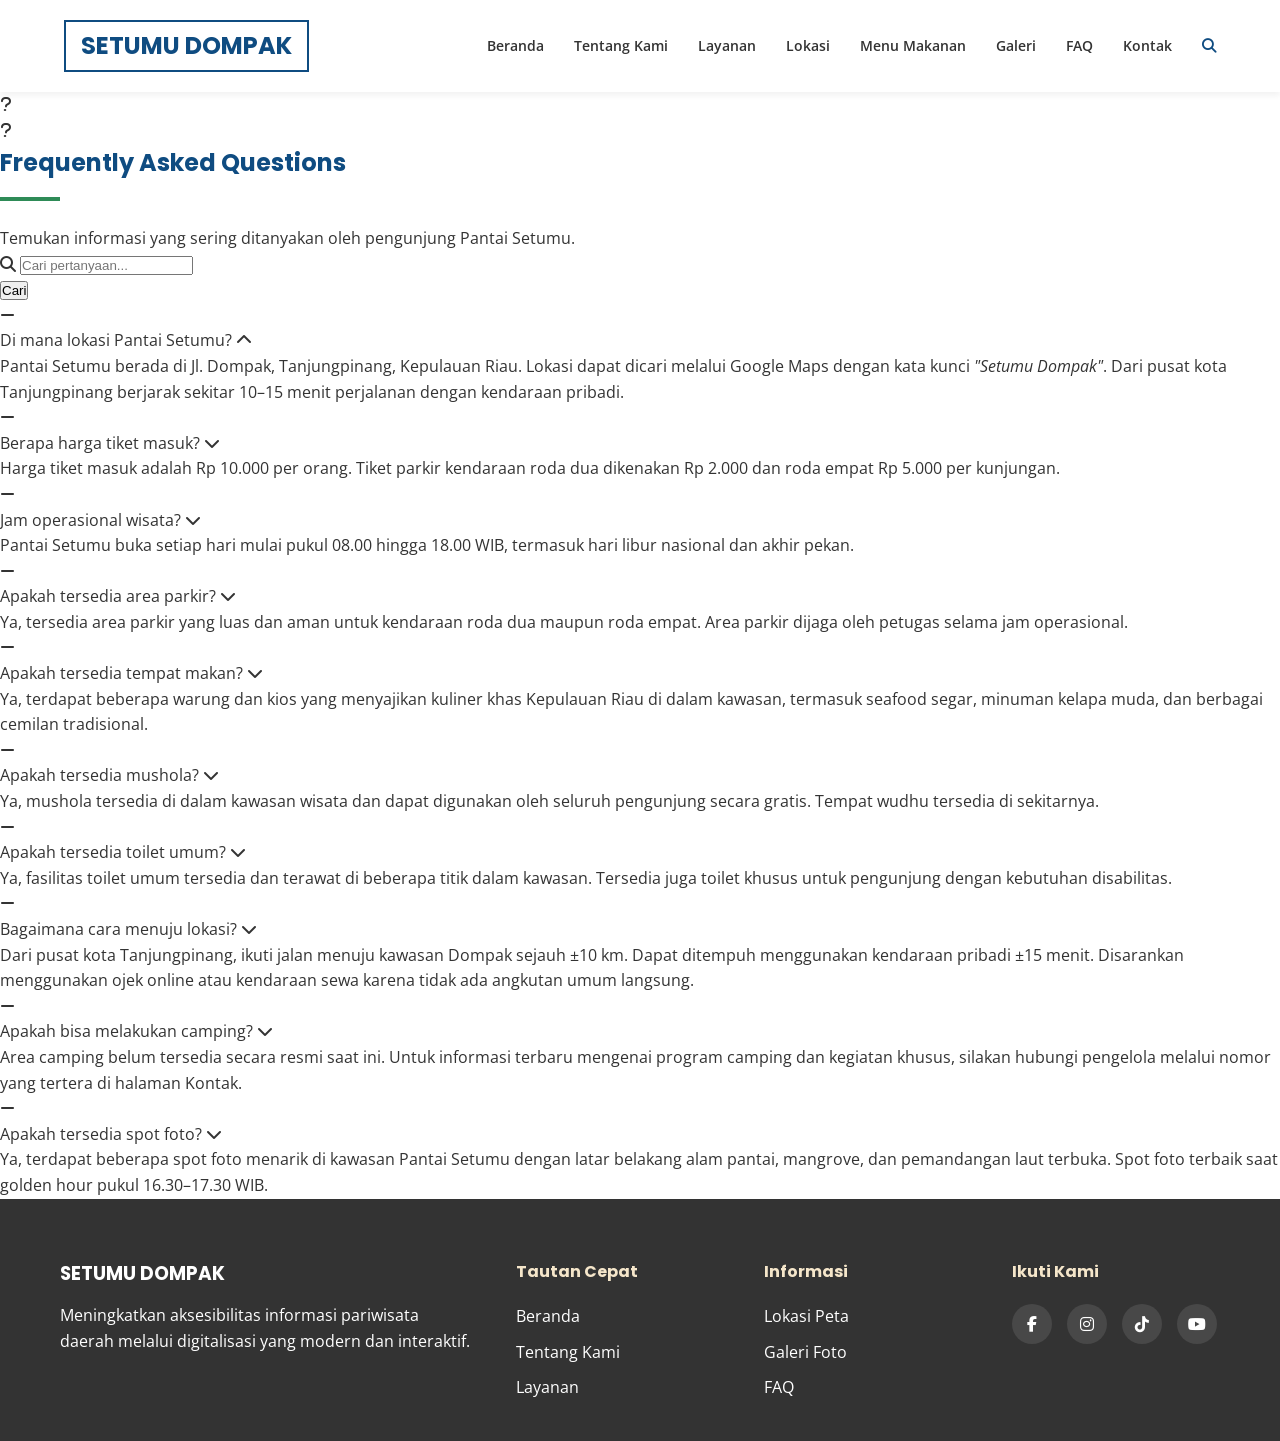
==== faq.html @ 7decc9ff "add halaman faq" ====
<!DOCTYPE html>
<html lang="id">
<head>
    <meta charset="UTF-8">
    <meta name="viewport" content="width=device-width, initial-scale=1.0">
    <title>FAQ — Wisata Setumu Dompak</title>
    <link rel="stylesheet" href="css/style.css">
    <link rel="stylesheet" href="https://cdnjs.cloudflare.com/ajax/libs/font-awesome/6.4.0/css/all.min.css">
</head>
<body>

    <!-- NAVBAR -->
    <nav class="navbar">
        <div class="logo">SETUMU DOMPAK</div>
        <ul class="nav-links">
            <li><a href="index.html">Beranda</a></li>
            <li><a href="index.html#tentang">Tentang Kami</a></li>
            <li><a href="index.html#layanan">Layanan</a></li>
            <li><a href="index.html#lokasi">Lokasi</a></li>
            <li><a href="menu.html">Menu Makanan</a></li>
            <li><a href="galeri.html">Galeri</a></li>
            <li><a href="faq.html">FAQ</a></li>
            <li><a href="index.html#kontak">Kontak</a></li>
            <li><a href="#" class="search-icon"><i class="fas fa-search"></i></a></li>
        </ul>
    </nav>

    <!-- FAQ HERO -->
    <div class="faq-hero">
        <div class="faq-hero-illustration">
            <div class="bubble-dots">
                <span></span><span></span><span></span>
            </div>
            <div class="bubble-main">
                <i class="fas fa-question"></i>
            </div>
            <div class="bubble-small">
                <i class="fas fa-question"></i>
            </div>
        </div>
        <div class="faq-hero-text">
            <h2>Frequently Asked Questions</h2>
            <div class="divider"></div>
            <p>Temukan informasi yang sering ditanyakan oleh pengunjung Pantai Setumu.</p>
        </div>
    </div>

    <!-- SEARCH -->
    <div class="faq-search-section">
        <div class="faq-search-row">
            <div class="faq-search-wrap">
                <i class="fas fa-search"></i>
                <input type="text" class="faq-search" id="faqSearch" placeholder="Cari pertanyaan..." autocomplete="off">
            </div>
            <button class="faq-search-btn">Cari</button>
        </div>
    </div>

    <!-- ACCORDION -->
    <div class="faq-list" id="faqList">

        <div class="accordion-item open" data-question="Di mana lokasi Pantai Setumu?">
            <div class="accordion-header">
                <div class="accordion-icon-left"><i class="fas fa-minus"></i></div>
                <span class="accordion-question-text">Di mana lokasi Pantai Setumu?</span>
                <i class="fas fa-chevron-up accordion-chevron"></i>
            </div>
            <div class="accordion-answer">
                Pantai Setumu berada di Jl. Dompak, Tanjungpinang, Kepulauan Riau.
                Lokasi dapat dicari melalui Google Maps dengan kata kunci <em>"Setumu Dompak"</em>.
                Dari pusat kota Tanjungpinang berjarak sekitar 10–15 menit perjalanan dengan kendaraan pribadi.
            </div>
        </div>

        <div class="accordion-item" data-question="Berapa harga tiket masuk?">
            <div class="accordion-header">
                <div class="accordion-icon-left"><i class="fas fa-minus"></i></div>
                <span class="accordion-question-text">Berapa harga tiket masuk?</span>
                <i class="fas fa-chevron-down accordion-chevron"></i>
            </div>
            <div class="accordion-answer">
                Harga tiket masuk adalah Rp 10.000 per orang. Tiket parkir kendaraan
                roda dua dikenakan Rp 2.000 dan roda empat Rp 5.000 per kunjungan.
            </div>
        </div>

        <div class="accordion-item" data-question="Jam operasional wisata?">
            <div class="accordion-header">
                <div class="accordion-icon-left"><i class="fas fa-minus"></i></div>
                <span class="accordion-question-text">Jam operasional wisata?</span>
                <i class="fas fa-chevron-down accordion-chevron"></i>
            </div>
            <div class="accordion-answer">
                Pantai Setumu buka setiap hari mulai pukul 08.00 hingga 18.00 WIB,
                termasuk hari libur nasional dan akhir pekan.
            </div>
        </div>

        <div class="accordion-item" data-question="Apakah tersedia area parkir?">
            <div class="accordion-header">
                <div class="accordion-icon-left"><i class="fas fa-minus"></i></div>
                <span class="accordion-question-text">Apakah tersedia area parkir?</span>
                <i class="fas fa-chevron-down accordion-chevron"></i>
            </div>
            <div class="accordion-answer">
                Ya, tersedia area parkir yang luas dan aman untuk kendaraan roda dua
                maupun roda empat. Area parkir dijaga oleh petugas selama jam operasional.
            </div>
        </div>

        <div class="accordion-item" data-question="Apakah tersedia tempat makan?">
            <div class="accordion-header">
                <div class="accordion-icon-left"><i class="fas fa-minus"></i></div>
                <span class="accordion-question-text">Apakah tersedia tempat makan?</span>
                <i class="fas fa-chevron-down accordion-chevron"></i>
            </div>
            <div class="accordion-answer">
                Ya, terdapat beberapa warung dan kios yang menyajikan kuliner khas
                Kepulauan Riau di dalam kawasan, termasuk seafood segar, minuman kelapa muda,
                dan berbagai cemilan tradisional.
            </div>
        </div>

        <div class="accordion-item" data-question="Apakah tersedia mushola?">
            <div class="accordion-header">
                <div class="accordion-icon-left"><i class="fas fa-minus"></i></div>
                <span class="accordion-question-text">Apakah tersedia mushola?</span>
                <i class="fas fa-chevron-down accordion-chevron"></i>
            </div>
            <div class="accordion-answer">
                Ya, mushola tersedia di dalam kawasan wisata dan dapat digunakan
                oleh seluruh pengunjung secara gratis. Tempat wudhu tersedia di sekitarnya.
            </div>
        </div>

        <div class="accordion-item" data-question="Apakah tersedia toilet umum?">
            <div class="accordion-header">
                <div class="accordion-icon-left"><i class="fas fa-minus"></i></div>
                <span class="accordion-question-text">Apakah tersedia toilet umum?</span>
                <i class="fas fa-chevron-down accordion-chevron"></i>
            </div>
            <div class="accordion-answer">
                Ya, fasilitas toilet umum tersedia dan terawat di beberapa titik dalam kawasan.
                Tersedia juga toilet khusus untuk pengunjung dengan kebutuhan disabilitas.
            </div>
        </div>

        <div class="accordion-item" data-question="Bagaimana cara menuju lokasi?">
            <div class="accordion-header">
                <div class="accordion-icon-left"><i class="fas fa-minus"></i></div>
                <span class="accordion-question-text">Bagaimana cara menuju lokasi?</span>
                <i class="fas fa-chevron-down accordion-chevron"></i>
            </div>
            <div class="accordion-answer">
                Dari pusat kota Tanjungpinang, ikuti jalan menuju kawasan Dompak sejauh ±10 km.
                Dapat ditempuh menggunakan kendaraan pribadi ±15 menit. Disarankan menggunakan
                ojek online atau kendaraan sewa karena tidak ada angkutan umum langsung.
            </div>
        </div>

        <div class="accordion-item" data-question="Apakah bisa melakukan camping?">
            <div class="accordion-header">
                <div class="accordion-icon-left"><i class="fas fa-minus"></i></div>
                <span class="accordion-question-text">Apakah bisa melakukan camping?</span>
                <i class="fas fa-chevron-down accordion-chevron"></i>
            </div>
            <div class="accordion-answer">
                Area camping belum tersedia secara resmi saat ini. Untuk informasi terbaru
                mengenai program camping dan kegiatan khusus, silakan hubungi pengelola
                melalui nomor yang tertera di halaman Kontak.
            </div>
        </div>

        <div class="accordion-item" data-question="Apakah tersedia spot foto?">
            <div class="accordion-header">
                <div class="accordion-icon-left"><i class="fas fa-minus"></i></div>
                <span class="accordion-question-text">Apakah tersedia spot foto?</span>
                <i class="fas fa-chevron-down accordion-chevron"></i>
            </div>
            <div class="accordion-answer">
                Ya, terdapat beberapa spot foto menarik di kawasan Pantai Setumu dengan latar
                belakang alam pantai, mangrove, dan pemandangan laut terbuka.
                Spot foto terbaik saat golden hour pukul 16.30–17.30 WIB.
            </div>
        </div>

    </div>

    <!-- FOOTER -->
    <footer>
        <div class="container footer-grid">
            <div class="footer-brand">
                <h3>SETUMU DOMPAK</h3>
                <p>Meningkatkan aksesibilitas informasi pariwisata daerah melalui digitalisasi yang modern dan interaktif.</p>
            </div>
            <div class="footer-links">
                <h4>Tautan Cepat</h4>
                <ul>
                    <li><a href="index.html">Beranda</a></li>
                    <li><a href="index.html#tentang">Tentang Kami</a></li>
                    <li><a href="index.html#layanan">Layanan</a></li>
                </ul>
            </div>
            <div class="footer-links">
                <h4>Informasi</h4>
                <ul>
                    <li><a href="index.html#lokasi">Lokasi Peta</a></li>
                    <li><a href="galeri.html">Galeri Foto</a></li>
                    <li><a href="faq.html">FAQ</a></li>
                </ul>
            </div>
            <div class="footer-social">
                <h4>Ikuti Kami</h4>
                <div class="social-icons">
                    <a href="#"><i class="fab fa-facebook-f"></i></a>
                    <a href="#"><i class="fab fa-instagram"></i></a>
                    <a href="#"><i class="fab fa-tiktok"></i></a>
                    <a href="#"><i class="fab fa-youtube"></i></a>
                </div>
            </div>
        </div>
    </footer>

    <script src="js/navbar.js"></script>
    <script>
        // Accordion
        document.querySelectorAll('.accordion-header').forEach(header => {
            header.addEventListener('click', () => {
                const item = header.closest('.accordion-item');
                const isOpen = item.classList.contains('open');
                document.querySelectorAll('.accordion-item').forEach(i => {
                    i.classList.remove('open');
                    i.querySelector('.accordion-chevron').className = 'fas fa-chevron-down accordion-chevron';
                });
                if (!isOpen) {
                    item.classList.add('open');
                    item.querySelector('.accordion-chevron').className = 'fas fa-chevron-up accordion-chevron';
                }
            });
        });

        // Search
        const faqSearch = document.getElementById('faqSearch');
        function doSearch() {
            const q = faqSearch.value.toLowerCase().trim();
            document.querySelectorAll('.accordion-item').forEach(item => {
                const match = (item.dataset.question || '').toLowerCase().includes(q)
                           || item.querySelector('.accordion-answer').textContent.toLowerCase().includes(q);
                item.style.display = match ? 'block' : 'none';
            });
        }
        faqSearch.addEventListener('input', doSearch);
        document.querySelector('.faq-search-btn').addEventListener('click', doSearch);
    </script>
</body>
</html>
---- css/style.css ----
/* --- GLOBAL STYLES & CRAP PRINCIPLES --- */
@import url('https://fonts.googleapis.com/css2?family=Open+Sans:wght@400;600&family=Poppins:wght@600;700&display=swap');

:root {
    --biru-laut: #0F4C81;
    --hijau-mangrove: #2E8B57;
    --cream-pasir: #F5E6CA;
    --putih: #FFFFFF;
    --abu-gelap: #333333;
    --abu-terang: #F9F9F9;
    --shadow: 0 4px 6px rgba(0,0,0,0.05);
}

* {
    margin: 0;
    padding: 0;
    box-sizing: border-box;
    scroll-behavior: smooth; /* Untuk efek smooth scroll antar section */
}

body {
    font-family: 'Open Sans', sans-serif;
    color: var(--abu-gelap);
    background-color: var(--putih);
    line-height: 1.6;
}

h1, h2, h3, h4 {
    font-family: 'Poppins', sans-serif;
    color: var(--biru-laut);
}

a {
    text-decoration: none;
    color: inherit;
}

.container {
    max-width: 1200px;
    margin: 0 auto;
    padding: 80px 20px;
}

.bg-light {
    background-color: var(--abu-terang);
}

/* Garis pembatas untuk Proximity & Repetition */
.divider {
    height: 4px;
    width: 60px;
    background-color: var(--hijau-mangrove);
    margin: 15px 0 25px 0;
}

.divider-center {
    height: 4px;
    width: 60px;
    background-color: var(--hijau-mangrove);
    margin: 15px auto 40px auto;
}

.section-title {
    text-align: center;
    font-size: 2rem;
}

/* --- 1. NAVBAR --- */
.navbar {
    display: flex;
    justify-content: space-between;
    align-items: center;
    padding: 20px 5%;
    background-color: var(--putih);
    box-shadow: var(--shadow);
    position: sticky;
    top: 0;
    z-index: 1000;
}

.logo {
    font-family: 'Poppins', sans-serif;
    font-weight: 700;
    font-size: 1.5rem;
    color: var(--biru-laut);
    border: 2px solid var(--biru-laut);
    padding: 5px 15px;
}

.nav-links {
    display: flex;
    list-style: none;
    gap: 30px;
    align-items: center;
}

.nav-links a {
    font-weight: 600;
    font-size: 0.9rem;
    transition: color 0.3s;
}

.nav-links a:hover {
    color: var(--hijau-mangrove);
}

.search-icon {
    color: var(--biru-laut);
}

/* --- 2. HERO SECTION --- */
.hero {
    display: flex;
    align-items: center;
    justify-content: space-between;
    padding: 60px 5% 100px;
    background-color: var(--cream-pasir); /* Contrast background */
    min-height: 80vh;
}

.hero-text {
    flex: 1;
    padding-right: 50px;
}

.hero-text h1 {
    font-size: 3rem;
    margin-bottom: 20px;
    line-height: 1.2;
}

.hero-text p {
    font-size: 1.1rem;
    margin-bottom: 30px;
    color: var(--abu-gelap);
}

.hero-image-placeholder {
    flex: 1;
    height: 400px;
    background-color: #E0E0E0;
    border-radius: 10px;
    position: relative;
    /* Ini mewakili area abu-abu besar di wireframe */
}

/* --- BUTTONS --- */
.btn-primary {
    display: inline-block;
    background-color: var(--biru-laut);
    color: var(--putih);
    padding: 12px 30px;
    border-radius: 5px;
    font-weight: 600;
    transition: 0.3s;
}

.btn-primary:hover {
    background-color: var(--hijau-mangrove);
}

.btn-outline {
    display: inline-block;
    border: 2px solid var(--biru-laut);
    color: var(--biru-laut);
    padding: 8px 20px;
    border-radius: 5px;
    font-weight: 600;
    font-size: 0.9rem;
    transition: 0.3s;
}

.btn-outline:hover {
    background-color: var(--biru-laut);
    color: var(--putih);
}

.mt-4 { margin-top: 40px; }

/* --- 3. HIGHLIGHTS CARDS --- */
.highlights {
    display: grid;
    grid-template-columns: repeat(3, 1fr);
    gap: 30px;
    margin-top: -60px; /* Overlapping hero like wireframe logic */
    position: relative;
    z-index: 10;
}

.card-highlight {
    background-color: var(--putih);
    padding: 30px;
    border: 1px solid #EAEAEA;
    border-radius: 8px;
    box-shadow: var(--shadow);
    text-align: center;
}

.card-highlight h3 {
    margin-bottom: 15px;
    font-size: 1.2rem;
}

/* --- 4. TENTANG KAMI --- */
.tentang {
    display: flex;
    align-items: center;
    gap: 50px;
}

.tentang-text {
    flex: 1;
}

.tentang-image {
    flex: 1;
}

.tentang-image img {
    width: 100%;
    border-radius: 8px;
    object-fit: cover;
}

/* --- 5. LAYANAN / FASILITAS --- */
.layanan-grid {
    display: grid;
    grid-template-columns: repeat(3, 1fr);
    gap: 30px;
}

.card-layanan {
    background-color: var(--putih);
    border: 1px solid #EAEAEA;
    border-radius: 8px;
    overflow: hidden;
}

.card-layanan img {
    width: 100%;
    height: 200px;
    object-fit: cover;
    display: block;
}

.card-body {
    padding: 25px;
}

.card-body h3 {
    margin-bottom: 10px;
}

.card-body p {
    margin-bottom: 20px;
    font-size: 0.95rem;
}

/* --- 6. LOKASI & KONTAK --- */
.lokasi-kontak {
    display: flex;
    gap: 50px;
    align-items: center;
}

.peta-lokasi {
    flex: 2;
}

.info-kontak {
    flex: 1;
}

.info-kontak ul {
    list-style: none;
}

.info-kontak ul li {
    margin-bottom: 20px;
    display: flex;
    align-items: center;
    gap: 15px;
    font-weight: 600;
}

.info-kontak ul li i {
    color: var(--hijau-mangrove);
    font-size: 1.2rem;
    width: 20px;
}

/* --- 7. GALERI --- */
.text-center {
    text-align: center;
}

.galeri-row {
    display: flex;
    gap: 20px;
    justify-content: center;
    flex-wrap: wrap;
}

.galeri-row img {
    width: 200px;
    height: 200px;
    object-fit: cover;
    background-color: #E0E0E0;
    border: 1px solid #CCC; /* Styling wireframe placeholder */
}

/* --- 8. FOOTER --- */
footer {
    background-color: var(--abu-gelap);
    color: var(--putih);
    padding: 60px 0 30px;
}

.footer-grid {
    display: grid;
    grid-template-columns: 2fr 1fr 1fr 1fr;
    gap: 40px;
    padding: 0 20px;
}

.footer-brand h3 {
    color: var(--putih);
    margin-bottom: 15px;
}

.footer-links h4, .footer-social h4 {
    color: var(--cream-pasir);
    margin-bottom: 20px;
}

.footer-links ul {
    list-style: none;
}

.footer-links ul li {
    margin-bottom: 10px;
}

.footer-links ul li a:hover {
    color: var(--hijau-mangrove);
}

.social-icons {
    display: flex;
    gap: 15px;
}

.social-icons a {
    display: flex;
    align-items: center;
    justify-content: center;
    width: 40px;
    height: 40px;
    background-color: rgba(255,255,255,0.1);
    border-radius: 50%;
    transition: 0.3s;
}

.social-icons a:hover {
    background-color: var(--hijau-mangrove);
}
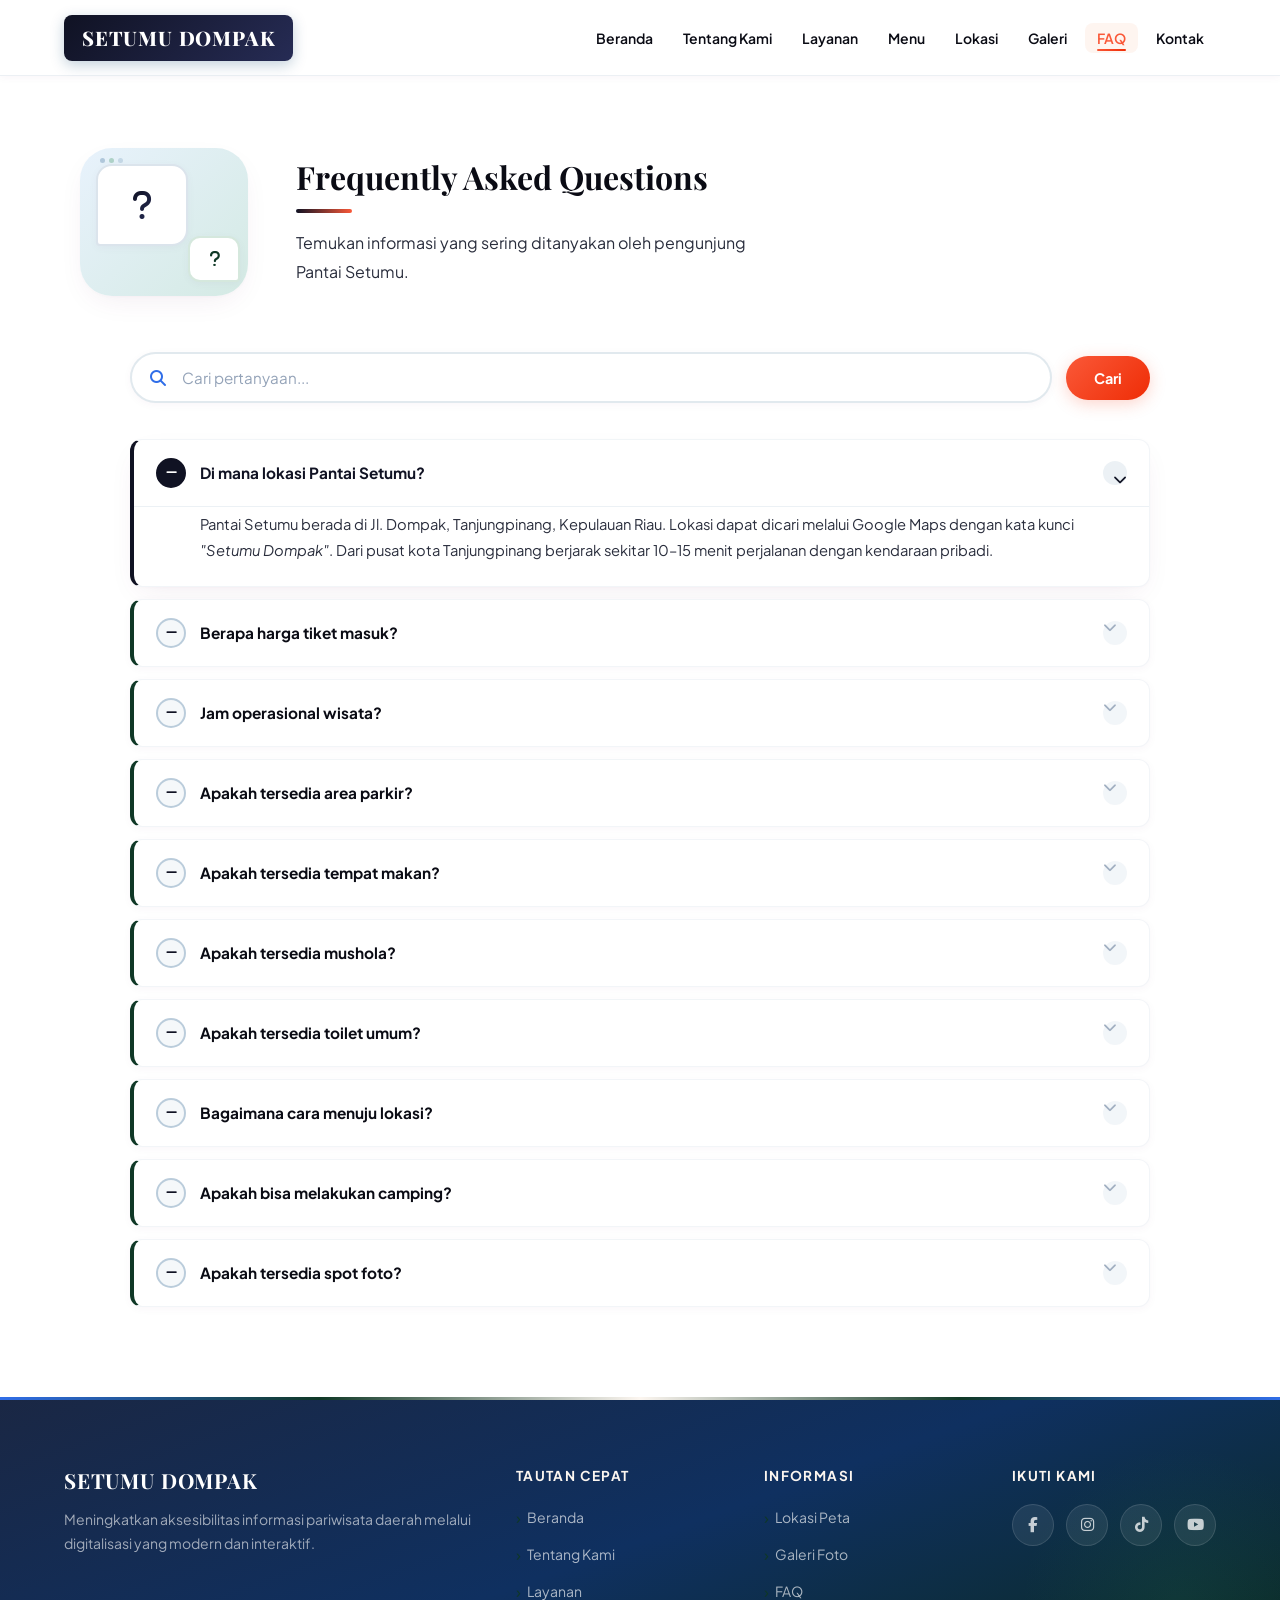
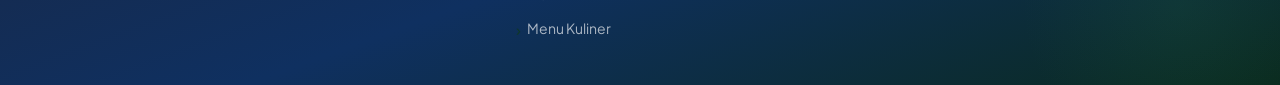
==== commit d651fe76: "done" ====
--- a/faq.html
+++ b/faq.html
@@ -5,25 +5,14 @@
     <meta name="viewport" content="width=device-width, initial-scale=1.0">
     <title>FAQ — Wisata Setumu Dompak</title>
     <link rel="stylesheet" href="css/style.css">
+    <link rel="stylesheet" href="css/faq.css">
+    <link rel="stylesheet" href="css/responsive.css">
     <link rel="stylesheet" href="https://cdnjs.cloudflare.com/ajax/libs/font-awesome/6.4.0/css/all.min.css">
 </head>
 <body>
 
-    <!-- NAVBAR -->
-    <nav class="navbar">
-        <div class="logo">SETUMU DOMPAK</div>
-        <ul class="nav-links">
-            <li><a href="index.html">Beranda</a></li>
-            <li><a href="index.html#tentang">Tentang Kami</a></li>
-            <li><a href="index.html#layanan">Layanan</a></li>
-            <li><a href="index.html#lokasi">Lokasi</a></li>
-            <li><a href="menu.html">Menu Makanan</a></li>
-            <li><a href="galeri.html">Galeri</a></li>
-            <li><a href="faq.html">FAQ</a></li>
-            <li><a href="index.html#kontak">Kontak</a></li>
-            <li><a href="#" class="search-icon"><i class="fas fa-search"></i></a></li>
-        </ul>
-    </nav>
+    <!-- NAVBAR PLACEHOLDER -->
+    <div id="navbar-placeholder"></div>
 
     <!-- FAQ HERO -->
     <div class="faq-hero">
@@ -186,42 +175,10 @@
 
     </div>
 
-    <!-- FOOTER -->
-    <footer>
-        <div class="container footer-grid">
-            <div class="footer-brand">
-                <h3>SETUMU DOMPAK</h3>
-                <p>Meningkatkan aksesibilitas informasi pariwisata daerah melalui digitalisasi yang modern dan interaktif.</p>
-            </div>
-            <div class="footer-links">
-                <h4>Tautan Cepat</h4>
-                <ul>
-                    <li><a href="index.html">Beranda</a></li>
-                    <li><a href="index.html#tentang">Tentang Kami</a></li>
-                    <li><a href="index.html#layanan">Layanan</a></li>
-                </ul>
-            </div>
-            <div class="footer-links">
-                <h4>Informasi</h4>
-                <ul>
-                    <li><a href="index.html#lokasi">Lokasi Peta</a></li>
-                    <li><a href="galeri.html">Galeri Foto</a></li>
-                    <li><a href="faq.html">FAQ</a></li>
-                </ul>
-            </div>
-            <div class="footer-social">
-                <h4>Ikuti Kami</h4>
-                <div class="social-icons">
-                    <a href="#"><i class="fab fa-facebook-f"></i></a>
-                    <a href="#"><i class="fab fa-instagram"></i></a>
-                    <a href="#"><i class="fab fa-tiktok"></i></a>
-                    <a href="#"><i class="fab fa-youtube"></i></a>
-                </div>
-            </div>
-        </div>
-    </footer>
-
-    <script src="js/navbar.js"></script>
+    <!-- FOOTER PLACEHOLDER -->
+    <div id="footer-placeholder"></div>
+
+    <script src="js/main.js"></script>
     <script>
         // Accordion
         document.querySelectorAll('.accordion-header').forEach(header => {
--- a/css/style.css
+++ b/css/style.css
@@ -1,33 +1,105 @@
-/* --- GLOBAL STYLES & CRAP PRINCIPLES --- */
-@import url('https://fonts.googleapis.com/css2?family=Open+Sans:wght@400;600&family=Poppins:wght@600;700&display=swap');
-
+/* ============================================================
+   SETUMU DOMPAK — Base & Global Styles
+   Tata letak tidak berubah, visual diperkaya
+   ============================================================ */
+
+@import url('https://fonts.googleapis.com/css2?family=Playfair+Display:wght@700;800&family=Plus+Jakarta+Sans:wght@400;500;600;700&display=swap');
+
+/* ─── CSS VARIABLES ─────────────────────────────────────── */
 :root {
-    --biru-laut: #0F4C81;
-    --hijau-mangrove: #2E8B57;
-    --cream-pasir: #F5E6CA;
-    --putih: #FFFFFF;
-    --abu-gelap: #333333;
-    --abu-terang: #F9F9F9;
-    --shadow: 0 4px 6px rgba(0,0,0,0.05);
-}
-
-* {
+    /* HSL Brand Colors - CRAP Compliant Sunset (Senja) Coastal Theme */
+    --primary-h:       233;
+    --primary-s:       38%;
+    --primary-l:       10%; /* Deeper twilight navy for high contrast readability */
+    
+    --secondary-h:     154;
+    --secondary-s:     57%;
+    --secondary-l:     14%; /* Silhouette mangrove green */
+    
+    --accent-h:        10;
+    --accent-s:        95%;
+    --accent-l:        60%; /* Vivid sunset orange/coral */
+    
+    --biru-laut:       hsl(var(--primary-h), var(--primary-s), var(--primary-l)); /* #0F1123 */
+    --biru-tengah:     hsl(var(--primary-h), var(--primary-s), 24%);
+    --biru-muda:       hsl(220, 80%, 55%);
+    --hijau-mangrove:  hsl(var(--secondary-h), var(--secondary-s), var(--secondary-l)); /* #0F3825 */
+    --hijau-terang:    hsl(var(--secondary-h), var(--secondary-s), 28%);
+    --accent-warna:    hsl(var(--accent-h), var(--accent-s), var(--accent-l)); /* #F95738 */
+    --cream-pasir:     #FCF6F0; /* Soft warm sand sandstone */
+    --cream-gelap:     #EEE2D5;
+    --putih:           #FFFFFF;
+    --abu-terang:      #F3EFF6; /* Dusk twilight breeze background */
+    --abu-gelap:       #0A0B14; /* Slate black */
+    --teks-utama:      #0A0B14; /* Slate black for supreme readability */
+    --teks-body:       #2A2E3D; /* Deep charcoal for legible body text */
+
+    /* Gradients */
+    --gradient-hero:   linear-gradient(135deg, #131438 0%, #692361 50%, #EA580C 100%); /* Crimson & Purple Twilight Sky */
+    --gradient-biru:   linear-gradient(135deg, var(--biru-laut), var(--biru-tengah));
+    --gradient-hijau:  linear-gradient(135deg, var(--hijau-mangrove), var(--hijau-terang));
+    --gradient-accent: linear-gradient(135deg, var(--accent-warna), hsl(var(--accent-h), 95%, 48%));
+    --gradient-cream:  linear-gradient(165deg, var(--cream-pasir) 0%, #FFFFFF 60%, #EFEBFA 100%);
+    --gradient-card:   linear-gradient(145deg, #ffffff, #f9f7fc);
+
+    /* Fluid Shadows with twilight rose/purple tint to prevent stiffness */
+    --shadow-sm:   0 2px 8px rgba(105, 35, 97, 0.04);
+    --shadow-md:   0 10px 30px -10px rgba(105, 35, 97, 0.1), 0 1px 3px rgba(105, 35, 97, 0.02);
+    --shadow-lg:   0 24px 60px -15px rgba(105, 35, 97, 0.16);
+    --shadow-card: 0 12px 30px -10px rgba(105, 35, 97, 0.06), 0 1px 4px rgba(105, 35, 97, 0.01);
+    --shadow-hover:0 24px 48px -10px rgba(105, 35, 97, 0.18), 0 6px 16px -4px rgba(234, 88, 12, 0.06);
+
+    /* Tinted borders for color harmony */
+    --border-color:       rgba(105, 35, 97, 0.08);
+    --border-hover-color: rgba(234, 88, 12, 0.2);
+
+    --radius-sm:  8px;
+    --radius-md:  12px;
+    --radius-lg:  20px;
+    --radius-xl:  32px;
+
+    --transition: all 0.35s cubic-bezier(0.4, 0, 0.2, 1);
+}
+
+/* ─── RESET & BASE ───────────────────────────────────────── */
+*, *::before, *::after {
     margin: 0;
     padding: 0;
     box-sizing: border-box;
-    scroll-behavior: smooth; /* Untuk efek smooth scroll antar section */
+}
+
+html {
+    scroll-behavior: smooth;
+}
+
+/* Custom Scrollbar */
+::-webkit-scrollbar {
+    width: 10px;
+}
+::-webkit-scrollbar-track {
+    background: var(--cream-pasir);
+}
+::-webkit-scrollbar-thumb {
+    background: var(--biru-tengah);
+    border-radius: 10px;
+    border: 2px solid var(--cream-pasir);
+}
+::-webkit-scrollbar-thumb:hover {
+    background: var(--biru-laut);
 }
 
 body {
-    font-family: 'Open Sans', sans-serif;
-    color: var(--abu-gelap);
+    font-family: 'Plus Jakarta Sans', sans-serif;
+    color: var(--teks-body);
     background-color: var(--putih);
-    line-height: 1.6;
+    line-height: 1.7;
+    overflow-x: hidden;
 }
 
 h1, h2, h3, h4 {
-    font-family: 'Poppins', sans-serif;
-    color: var(--biru-laut);
+    font-family: 'Playfair Display', serif;
+    color: var(--teks-utama);
+    line-height: 1.25;
 }
 
 a {
@@ -35,332 +107,396 @@
     color: inherit;
 }
 
+img { display: block; max-width: 100%; }
+
+/* ─── SCROLL ANIMATION ───────────────────────────────────── */
+.reveal {
+    opacity: 0;
+    transform: translateY(32px);
+    transition: opacity 0.7s ease, transform 0.7s ease;
+}
+.reveal.visible {
+    opacity: 1;
+    transform: translateY(0);
+}
+.reveal-left {
+    opacity: 0;
+    transform: translateX(-40px);
+    transition: opacity 0.7s ease, transform 0.7s ease;
+}
+.reveal-left.visible {
+    opacity: 1;
+    transform: translateX(0);
+}
+.reveal-right {
+    opacity: 0;
+    transform: translateX(40px);
+    transition: opacity 0.7s ease, transform 0.7s ease;
+}
+.reveal-right.visible {
+    opacity: 1;
+    transform: translateX(0);
+}
+
+/* ─── LAYOUT ─────────────────────────────────────────────── */
 .container {
     max-width: 1200px;
     margin: 0 auto;
-    padding: 80px 20px;
-}
-
-.bg-light {
-    background-color: var(--abu-terang);
-}
-
-/* Garis pembatas untuk Proximity & Repetition */
+    padding: 80px 24px;
+}
+
+.bg-light { background-color: var(--abu-terang); }
+
+/* ─── DIVIDER ────────────────────────────────────────────── */
 .divider {
     height: 4px;
-    width: 60px;
-    background-color: var(--hijau-mangrove);
-    margin: 15px 0 25px 0;
-}
-
+    width: 56px;
+    background: linear-gradient(90deg, var(--biru-laut) 0%, var(--accent-warna) 100%);
+    border-radius: 99px;
+    margin: 14px 0 24px;
+}
 .divider-center {
     height: 4px;
-    width: 60px;
-    background-color: var(--hijau-mangrove);
-    margin: 15px auto 40px auto;
-}
-
+    width: 56px;
+    background: linear-gradient(90deg, var(--biru-laut) 0%, var(--accent-warna) 100%);
+    border-radius: 99px;
+    margin: 14px auto 36px;
+}
+
+/* ─── SECTION TITLE ─────────────────────────────────────── */
 .section-title {
     text-align: center;
-    font-size: 2rem;
-}
-
-/* --- 1. NAVBAR --- */
+    font-size: 2.2rem;
+    color: var(--teks-utama);
+}
+
+/* ─── BUTTONS ────────────────────────────────────────────── */
+.btn-primary {
+    display: inline-flex;
+    align-items: center;
+    gap: 8px;
+    background: var(--gradient-accent);
+    color: var(--putih);
+    padding: 14px 32px;
+    border-radius: var(--radius-xl);
+    font-weight: 700;
+    font-size: 0.95rem;
+    letter-spacing: 0.02em;
+    box-shadow: 0 6px 20px rgba(150, 213, 94, 0.33);
+    transition: var(--transition);
+    position: relative;
+    overflow: hidden;
+    border: none;
+    cursor: pointer;
+}
+.btn-primary::after {
+    content: '';
+    position: absolute;
+    inset: 0;
+    background: linear-gradient(135deg, rgba(255,255,255,0.2), transparent);
+    opacity: 0;
+    transition: opacity 0.3s;
+}
+.btn-primary:hover {
+    background: var(--gradient-biru);
+    box-shadow: 0 8px 28px rgba(10, 18, 32, 0.35);
+    transform: translateY(-2px);
+}
+.btn-primary:hover::after { opacity: 1; }
+
+.btn-outline {
+    display: inline-flex;
+    align-items: center;
+    gap: 6px;
+    border: 2px solid var(--biru-laut);
+    color: var(--biru-laut);
+    padding: 9px 22px;
+    border-radius: var(--radius-xl);
+    font-weight: 700;
+    font-size: 0.875rem;
+    letter-spacing: 0.02em;
+    transition: var(--transition);
+    position: relative;
+    overflow: hidden;
+    cursor: pointer;
+    background: transparent;
+}
+.btn-outline::before {
+    content: '';
+    position: absolute;
+    inset: 0;
+    background: var(--gradient-accent);
+    transform: scaleX(0);
+    transform-origin: left;
+    transition: transform 0.35s ease;
+    z-index: 0;
+}
+.btn-outline:hover {
+    color: var(--putih);
+    border-color: transparent;
+    box-shadow: var(--shadow-md);
+    transform: translateY(-2px);
+}
+.btn-outline:hover::before { transform: scaleX(1); }
+.btn-outline span, .btn-outline i { position: relative; z-index: 1; }
+
+.mt-4 { margin-top: 40px; }
+
+/* ═══════════════════════════════════════════════════════════
+   1. NAVIGATION
+   ═══════════════════════════════════════════════════════════ */
 .navbar {
     display: flex;
     justify-content: space-between;
     align-items: center;
-    padding: 20px 5%;
-    background-color: var(--putih);
-    box-shadow: var(--shadow);
+    padding: 0 5%;
+    height: 76px;
+    background: rgba(255, 255, 255, 0.85);
+    backdrop-filter: blur(18px);
+    -webkit-backdrop-filter: blur(18px);
+    border-bottom: 1px solid rgba(14, 73, 117, 0.08);
+    box-shadow: var(--shadow-sm);
     position: sticky;
     top: 0;
     z-index: 1000;
+    transition: var(--transition);
+}
+.navbar.scrolled {
+    height: 66px;
+    background: rgba(255, 255, 255, 0.95);
+    box-shadow: var(--shadow-md);
 }
 
 .logo {
-    font-family: 'Poppins', sans-serif;
-    font-weight: 700;
-    font-size: 1.5rem;
-    color: var(--biru-laut);
-    border: 2px solid var(--biru-laut);
-    padding: 5px 15px;
+    font-family: 'Playfair Display', serif;
+    font-weight: 800;
+    font-size: 1.25rem;
+    color: var(--putih);
+    background: var(--gradient-biru);
+    padding: 6px 18px;
+    border-radius: var(--radius-sm);
+    letter-spacing: 0.04em;
+    box-shadow: 0 4px 14px rgba(14, 73, 117, 0.25);
+    transition: var(--transition);
+}
+.logo:hover {
+    box-shadow: 0 6px 20px rgba(14, 73, 117, 0.4);
+    transform: translateY(-2px);
 }
 
 .nav-links {
     display: flex;
     list-style: none;
-    gap: 30px;
+    gap: 6px;
     align-items: center;
 }
-
 .nav-links a {
     font-weight: 600;
-    font-size: 0.9rem;
-    transition: color 0.3s;
-}
-
+    font-size: 0.875rem;
+    color: var(--teks-utama);
+    padding: 6px 12px;
+    border-radius: var(--radius-sm);
+    transition: var(--transition);
+    position: relative;
+}
+.nav-links a::after {
+    content: '';
+    position: absolute;
+    bottom: 2px;
+    left: 12px;
+    right: 12px;
+    height: 2px;
+    background: var(--gradient-hijau);
+    border-radius: 99px;
+    transform: scaleX(0);
+    transition: transform 0.3s ease;
+}
 .nav-links a:hover {
-    color: var(--hijau-mangrove);
-}
-
-.search-icon {
     color: var(--biru-laut);
-}
-
-/* --- 2. HERO SECTION --- */
-.hero {
+    background: rgba(15,76,129,0.06);
+}
+.nav-links a:hover::after { transform: scaleX(1); }
+
+/* Active Navigation Link Highlight */
+.nav-links a.active {
+    color: var(--accent-warna) !important;
+    background: rgba(234, 88, 12, 0.06);
+}
+.nav-links a.active::after {
+    transform: scaleX(1) !important;
+    background: var(--gradient-accent) !important;
+}
+
+.search-icon { color: var(--biru-laut) !important; }
+
+/* ═══════════════════════════════════════════════════════════
+   PAGE HEADER (Menu, Galeri, FAQ)
+   ═══════════════════════════════════════════════════════════ */
+.page-header {
+    text-align: center;
+    padding: 72px 24px 20px;
+    max-width: 1200px;
+    margin: 0 auto;
+    position: relative;
+}
+.page-header h2 {
+    font-size: 2.4rem;
+    color: var(--teks-utama);
+    margin-bottom: 6px;
+}
+.page-header .divider-center { margin: 12px auto 16px; }
+.page-header p {
+    font-size: 1rem;
+    color: var(--teks-body);
+    max-width: 560px;
+    margin: 0 auto;
+    line-height: 1.8;
+}
+
+/* ═══════════════════════════════════════════════════════════
+   FILTER TABS (Menu & Galeri)
+   ═══════════════════════════════════════════════════════════ */
+.filter-wrap {
     display: flex;
-    align-items: center;
-    justify-content: space-between;
-    padding: 60px 5% 100px;
-    background-color: var(--cream-pasir); /* Contrast background */
-    min-height: 80vh;
-}
-
-.hero-text {
-    flex: 1;
-    padding-right: 50px;
-}
-
-.hero-text h1 {
-    font-size: 3rem;
-    margin-bottom: 20px;
-    line-height: 1.2;
-}
-
-.hero-text p {
-    font-size: 1.1rem;
-    margin-bottom: 30px;
-    color: var(--abu-gelap);
-}
-
-.hero-image-placeholder {
-    flex: 1;
-    height: 400px;
-    background-color: #E0E0E0;
-    border-radius: 10px;
+    justify-content: center;
+    gap: 10px;
+    flex-wrap: wrap;
+    padding: 24px 24px 32px;
+    max-width: 1200px;
+    margin: 0 auto;
+}
+
+.btn-filter {
+    border: 2px solid rgba(14, 73, 117, 0.2);
+    color: var(--biru-laut);
+    background: var(--putih);
+    padding: 9px 22px;
+    border-radius: 99px;
+    font-family: 'Plus Jakarta Sans', sans-serif;
+    font-weight: 700;
+    font-size: 0.85rem;
+    cursor: pointer;
+    transition: var(--transition);
+    letter-spacing: 0.02em;
+    box-shadow: 0 2px 8px rgba(10, 18, 32, 0.04);
+}
+.btn-filter:hover {
+    border-color: var(--biru-laut);
+    background: rgba(10, 18, 32, 0.03);
+    transform: translateY(-2px);
+    box-shadow: var(--shadow-md);
+}
+.btn-filter.active {
+    background: var(--gradient-accent);
+    color: var(--putih);
+    border-color: transparent;
+    box-shadow: 0 6px 18px rgba(249, 87, 56, 0.35);
+    transform: translateY(-2px);
+}
+
+/* ═══════════════════════════════════════════════════════════
+   8. FOOTER
+   ═══════════════════════════════════════════════════════════ */
+footer {
+    background: linear-gradient(160deg, #1A2744 0%, #0F3060 50%, #0A2A1E 100%);
+    color: var(--putih);
+    padding: 70px 0 32px;
     position: relative;
-    /* Ini mewakili area abu-abu besar di wireframe */
-}
-
-/* --- BUTTONS --- */
-.btn-primary {
-    display: inline-block;
-    background-color: var(--biru-laut);
-    color: var(--putih);
-    padding: 12px 30px;
-    border-radius: 5px;
-    font-weight: 600;
-    transition: 0.3s;
-}
-
-.btn-primary:hover {
-    background-color: var(--hijau-mangrove);
-}
-
-.btn-outline {
-    display: inline-block;
-    border: 2px solid var(--biru-laut);
-    color: var(--biru-laut);
-    padding: 8px 20px;
-    border-radius: 5px;
-    font-weight: 600;
-    font-size: 0.9rem;
-    transition: 0.3s;
-}
-
-.btn-outline:hover {
-    background-color: var(--biru-laut);
-    color: var(--putih);
-}
-
-.mt-4 { margin-top: 40px; }
-
-/* --- 3. HIGHLIGHTS CARDS --- */
-.highlights {
-    display: grid;
-    grid-template-columns: repeat(3, 1fr);
-    gap: 30px;
-    margin-top: -60px; /* Overlapping hero like wireframe logic */
-    position: relative;
-    z-index: 10;
-}
-
-.card-highlight {
-    background-color: var(--putih);
-    padding: 30px;
-    border: 1px solid #EAEAEA;
-    border-radius: 8px;
-    box-shadow: var(--shadow);
-    text-align: center;
-}
-
-.card-highlight h3 {
-    margin-bottom: 15px;
-    font-size: 1.2rem;
-}
-
-/* --- 4. TENTANG KAMI --- */
-.tentang {
-    display: flex;
-    align-items: center;
-    gap: 50px;
-}
-
-.tentang-text {
-    flex: 1;
-}
-
-.tentang-image {
-    flex: 1;
-}
-
-.tentang-image img {
-    width: 100%;
-    border-radius: 8px;
-    object-fit: cover;
-}
-
-/* --- 5. LAYANAN / FASILITAS --- */
-.layanan-grid {
-    display: grid;
-    grid-template-columns: repeat(3, 1fr);
-    gap: 30px;
-}
-
-.card-layanan {
-    background-color: var(--putih);
-    border: 1px solid #EAEAEA;
-    border-radius: 8px;
     overflow: hidden;
 }
-
-.card-layanan img {
-    width: 100%;
-    height: 200px;
-    object-fit: cover;
-    display: block;
-}
-
-.card-body {
-    padding: 25px;
-}
-
-.card-body h3 {
-    margin-bottom: 10px;
-}
-
-.card-body p {
-    margin-bottom: 20px;
-    font-size: 0.95rem;
-}
-
-/* --- 6. LOKASI & KONTAK --- */
-.lokasi-kontak {
-    display: flex;
-    gap: 50px;
-    align-items: center;
-}
-
-.peta-lokasi {
-    flex: 2;
-}
-
-.info-kontak {
-    flex: 1;
-}
-
-.info-kontak ul {
-    list-style: none;
-}
-
-.info-kontak ul li {
-    margin-bottom: 20px;
-    display: flex;
-    align-items: center;
-    gap: 15px;
-    font-weight: 600;
-}
-
-.info-kontak ul li i {
-    color: var(--hijau-mangrove);
-    font-size: 1.2rem;
-    width: 20px;
-}
-
-/* --- 7. GALERI --- */
-.text-center {
-    text-align: center;
-}
-
-.galeri-row {
-    display: flex;
-    gap: 20px;
-    justify-content: center;
-    flex-wrap: wrap;
-}
-
-.galeri-row img {
-    width: 200px;
-    height: 200px;
-    object-fit: cover;
-    background-color: #E0E0E0;
-    border: 1px solid #CCC; /* Styling wireframe placeholder */
-}
-
-/* --- 8. FOOTER --- */
-footer {
-    background-color: var(--abu-gelap);
-    color: var(--putih);
-    padding: 60px 0 30px;
+footer::before {
+    content: '';
+    position: absolute;
+    top: 0; left: 0; right: 0;
+    height: 3px;
+    background: linear-gradient(90deg, var(--biru-muda), var(--hijau-mangrove), var(--cream-pasir), var(--hijau-mangrove), var(--biru-muda));
+}
+/* Lingkaran dekoratif di footer */
+footer::after {
+    content: '';
+    position: absolute;
+    bottom: -80px;
+    right: -60px;
+    width: 320px;
+    height: 320px;
+    background: radial-gradient(circle, rgba(46,139,87,0.12) 0%, transparent 70%);
+    border-radius: 50%;
+    pointer-events: none;
 }
 
 .footer-grid {
     display: grid;
     grid-template-columns: 2fr 1fr 1fr 1fr;
-    gap: 40px;
-    padding: 0 20px;
-}
-
+    gap: 44px;
+    padding: 0 24px;
+    position: relative;
+    z-index: 1;
+}
 .footer-brand h3 {
-    color: var(--putih);
-    margin-bottom: 15px;
+    font-family: 'Playfair Display', serif;
+    color: var(--putih);
+    font-size: 1.3rem;
+    margin-bottom: 14px;
+    letter-spacing: 0.04em;
+}
+.footer-brand p {
+    font-size: 0.875rem;
+    color: rgba(255,255,255,0.6);
+    line-height: 1.75;
 }
 
 .footer-links h4, .footer-social h4 {
     color: var(--cream-pasir);
+    font-family: 'Plus Jakarta Sans', sans-serif;
+    font-weight: 700;
+    font-size: 0.85rem;
+    letter-spacing: 0.1em;
+    text-transform: uppercase;
     margin-bottom: 20px;
 }
-
-.footer-links ul {
-    list-style: none;
-}
-
-.footer-links ul li {
-    margin-bottom: 10px;
-}
-
+.footer-links ul { list-style: none; }
+.footer-links ul li { margin-bottom: 10px; }
+.footer-links ul li a {
+    font-size: 0.875rem;
+    color: rgba(255,255,255,0.65);
+    transition: var(--transition);
+    display: inline-flex;
+    align-items: center;
+    gap: 6px;
+}
+.footer-links ul li a::before {
+    content: '›';
+    color: var(--hijau-mangrove);
+    font-size: 1rem;
+    transition: transform 0.2s;
+}
 .footer-links ul li a:hover {
-    color: var(--hijau-mangrove);
+    color: var(--putih);
+    transform: translateX(4px);
 }
 
 .social-icons {
     display: flex;
-    gap: 15px;
-}
-
+    gap: 12px;
+    flex-wrap: wrap;
+}
 .social-icons a {
     display: flex;
     align-items: center;
     justify-content: center;
-    width: 40px;
-    height: 40px;
-    background-color: rgba(255,255,255,0.1);
+    width: 42px;
+    height: 42px;
+    background: rgba(255,255,255,0.08);
+    border: 1px solid rgba(255,255,255,0.12);
     border-radius: 50%;
-    transition: 0.3s;
-}
-
+    color: rgba(255,255,255,0.75);
+    font-size: 0.95rem;
+    transition: var(--transition);
+}
 .social-icons a:hover {
-    background-color: var(--hijau-mangrove);
-}+    background: var(--gradient-hijau);
+    border-color: transparent;
+    color: var(--putih);
+    transform: translateY(-3px);
+    box-shadow: 0 6px 18px rgba(46,139,87,0.4);
+}
--- a/css/faq.css
+++ b/css/faq.css
@@ -0,0 +1,258 @@
+/* ============================================================
+   SETUMU DOMPAK — FAQ Page Specific Styles
+   ============================================================ */
+
+/* FAQ Hero */
+.faq-hero {
+    display: flex;
+    align-items: center;
+    gap: 48px;
+    max-width: 1200px;
+    margin: 0 auto;
+    padding: 72px 40px 56px;
+}
+
+.faq-hero-illustration {
+    flex-shrink: 0;
+    width: 168px;
+    height: 148px;
+    background: linear-gradient(135deg, #e8f2fc, #d4eae4);
+    border-radius: var(--radius-xl);
+    display: flex;
+    align-items: center;
+    justify-content: center;
+    position: relative;
+    box-shadow: var(--shadow-md);
+}
+.faq-hero-illustration .bubble-main {
+    position: absolute;
+    top: 16px; left: 16px;
+    width: 92px; height: 82px;
+    background: var(--putih);
+    border: 2px solid rgba(15,76,129,0.15);
+    border-radius: 16px 16px 16px 4px;
+    display: flex;
+    align-items: center;
+    justify-content: center;
+    box-shadow: var(--shadow-sm);
+}
+.faq-hero-illustration .bubble-main i {
+    font-size: 2rem;
+    background: var(--gradient-biru);
+    -webkit-background-clip: text;
+    -webkit-text-fill-color: transparent;
+    background-clip: text;
+}
+.faq-hero-illustration .bubble-small {
+    position: absolute;
+    bottom: 14px; right: 8px;
+    width: 52px; height: 46px;
+    background: var(--putih);
+    border: 2px solid rgba(46,139,87,0.2);
+    border-radius: 12px 12px 4px 12px;
+    display: flex;
+    align-items: center;
+    justify-content: center;
+    box-shadow: var(--shadow-sm);
+}
+.faq-hero-illustration .bubble-small i {
+    font-size: 1.1rem;
+    color: var(--hijau-mangrove);
+}
+.faq-hero-illustration .bubble-dots {
+    position: absolute;
+    top: 10px; left: 20px;
+    display: flex;
+    gap: 4px;
+}
+.faq-hero-illustration .bubble-dots span {
+    width: 5px; height: 5px;
+    border-radius: 50%;
+    background: rgba(15,76,129,0.25);
+    display: block;
+}
+.faq-hero-illustration .bubble-dots span:nth-child(2) { background: rgba(46,139,87,0.3); }
+.faq-hero-illustration .bubble-dots span:nth-child(3) { background: rgba(15,76,129,0.15); }
+
+.faq-hero-text h2 {
+    font-size: 2rem;
+    color: var(--teks-utama);
+}
+.faq-hero-text .divider { margin: 12px 0 16px; }
+.faq-hero-text p {
+    font-size: 1rem;
+    color: var(--teks-body);
+    max-width: 480px;
+    line-height: 1.8;
+}
+
+/* Search Bar */
+.faq-search-section {
+    max-width: 1100px;
+    margin: 0 auto;
+    padding: 0 40px 8px;
+}
+.faq-search-row {
+    display: flex;
+    gap: 14px;
+    align-items: center;
+}
+.faq-search-wrap {
+    flex: 1;
+    position: relative;
+}
+.faq-search-wrap i {
+    position: absolute;
+    left: 20px;
+    top: 50%;
+    transform: translateY(-50%);
+    color: var(--biru-muda);
+    font-size: 1rem;
+}
+.faq-search {
+    width: 100%;
+    padding: 14px 20px 14px 50px;
+    border: 2px solid rgba(14, 73, 117, 0.12);
+    border-radius: 99px;
+    font-size: 0.95rem;
+    font-family: 'Plus Jakarta Sans', sans-serif;
+    background: var(--putih);
+    box-shadow: var(--shadow-sm);
+    outline: none;
+    transition: var(--transition);
+    color: var(--teks-utama);
+}
+.faq-search::placeholder { color: #94a3b8; }
+.faq-search:focus {
+    border-color: var(--biru-laut);
+    box-shadow: 0 0 0 4px rgba(14, 73, 117, 0.12);
+}
+.faq-search-btn {
+    background: var(--gradient-accent);
+    color: #fff;
+    border: none;
+    padding: 13px 28px;
+    border-radius: 99px;
+    font-family: 'Plus Jakarta Sans', sans-serif;
+    font-weight: 700;
+    font-size: 0.9rem;
+    cursor: pointer;
+    box-shadow: 0 4px 16px rgba(249, 87, 56, 0.25);
+    transition: var(--transition);
+    white-space: nowrap;
+}
+.faq-search-btn:hover {
+    background: var(--gradient-biru);
+    box-shadow: 0 6px 20px rgba(10, 18, 32, 0.3);
+    transform: translateY(-2px);
+}
+
+/* Accordion */
+.faq-list {
+    max-width: 1100px;
+    margin: 0 auto;
+    padding: 28px 40px 90px;
+    display: flex;
+    flex-direction: column;
+    gap: 12px;
+}
+
+.accordion-item {
+    background: var(--putih);
+    border-left: 4px solid var(--hijau-mangrove);
+    border-radius: var(--radius-md);
+    box-shadow: var(--shadow-sm);
+    overflow: hidden;
+    transition: var(--transition);
+    border-top: 1px solid rgba(14, 73, 117, 0.05);
+    border-right: 1px solid rgba(14, 73, 117, 0.05);
+    border-bottom: 1px solid rgba(14, 73, 117, 0.05);
+}
+.accordion-item:hover {
+    box-shadow: var(--shadow-md);
+    transform: translateX(4px);
+}
+.accordion-item.open {
+    border-left-color: var(--biru-laut);
+    box-shadow: var(--shadow-md);
+}
+
+.accordion-header {
+    display: flex;
+    align-items: center;
+    gap: 14px;
+    padding: 18px 22px;
+    cursor: pointer;
+    user-select: none;
+}
+.accordion-icon-left {
+    flex-shrink: 0;
+    width: 30px; height: 30px;
+    border: 2px solid rgba(15,76,129,0.25);
+    border-radius: 50%;
+    display: flex;
+    align-items: center;
+    justify-content: center;
+    color: var(--biru-laut);
+    font-size: 0.8rem;
+    font-weight: 700;
+    background: rgba(15,76,129,0.04);
+    transition: var(--transition);
+}
+.accordion-item.open .accordion-icon-left {
+    background: var(--biru-laut);
+    color: #fff;
+    border-color: var(--biru-laut);
+}
+.accordion-question-text {
+    flex: 1;
+    font-family: 'Plus Jakarta Sans', sans-serif;
+    font-weight: 700;
+    font-size: 0.96rem;
+    color: var(--teks-utama);
+    line-height: 1.4;
+}
+.accordion-item.open .accordion-question-text { color: var(--biru-laut); }
+
+.accordion-chevron {
+    flex-shrink: 0;
+    color: #a0aec0;
+    font-size: 0.85rem;
+    transition: transform 0.35s ease, color 0.3s;
+    width: 24px; height: 24px;
+    display: flex; align-items: center; justify-content: center;
+    border-radius: 50%;
+    background: rgba(15,76,129,0.05);
+}
+.accordion-item.open .accordion-chevron {
+    transform: rotate(180deg);
+    color: var(--biru-laut);
+    background: rgba(15,76,129,0.08);
+}
+
+.accordion-answer {
+    max-height: 0;
+    overflow: hidden;
+    transition: max-height 0.42s ease, padding 0.3s ease;
+    padding: 0 22px 0 66px;
+    font-size: 0.92rem;
+    color: var(--teks-body);
+    line-height: 1.8;
+    border-top: 0px solid rgba(15,76,129,0.08);
+}
+.accordion-item.open .accordion-answer {
+    max-height: 220px;
+    padding: 4px 22px 22px 66px;
+    border-top-width: 1px;
+}
+
+/* Responsive FAQ */
+@media (max-width: 767px) {
+    .faq-hero { flex-direction: column; gap: 24px; padding: 40px 20px 32px; }
+    .faq-hero-text h2 { font-size: 1.6rem; }
+    .faq-search-section { padding: 0 20px 8px; }
+    .faq-list { padding: 24px 20px 60px; }
+    .faq-search-row { flex-direction: column; align-items: stretch; }
+    .faq-search-btn { text-align: center; }
+}
+
--- a/css/responsive.css
+++ b/css/responsive.css
@@ -0,0 +1,36 @@
+/* ============================================================
+   SETUMU DOMPAK — Global Responsive Styles
+   ============================================================ */
+
+@media (max-width: 1023px) {
+    .highlights { grid-template-columns: repeat(3, 1fr); gap: 16px; }
+    .layanan-grid { grid-template-columns: repeat(2, 1fr); }
+    .footer-grid { grid-template-columns: 1fr 1fr; gap: 32px; }
+}
+
+@media (max-width: 767px) {
+    .navbar { padding: 0 5%; }
+    .nav-links { gap: 4px; }
+    .nav-links a { font-size: 0.78rem; padding: 5px 8px; }
+
+    .hero {
+        flex-direction: column;
+        text-align: center;
+        padding: 60px 24px 100px;
+        min-height: auto;
+    }
+    .hero-text { padding-right: 0; margin-bottom: 36px; }
+    .hero-text::before { font-size: 0.72rem; }
+    .hero-text h1 { font-size: 2.2rem; }
+    .hero-image-placeholder { height: 280px; width: 100%; }
+
+    .highlights {
+        grid-template-columns: 1fr;
+        margin-top: -40px;
+    }
+    .tentang { flex-direction: column; gap: 36px; }
+    .layanan-grid { grid-template-columns: 1fr; }
+    .lokasi-kontak { flex-direction: column; gap: 32px; }
+    .footer-grid { grid-template-columns: 1fr; gap: 28px; }
+    .page-header h2 { font-size: 1.8rem; }
+}
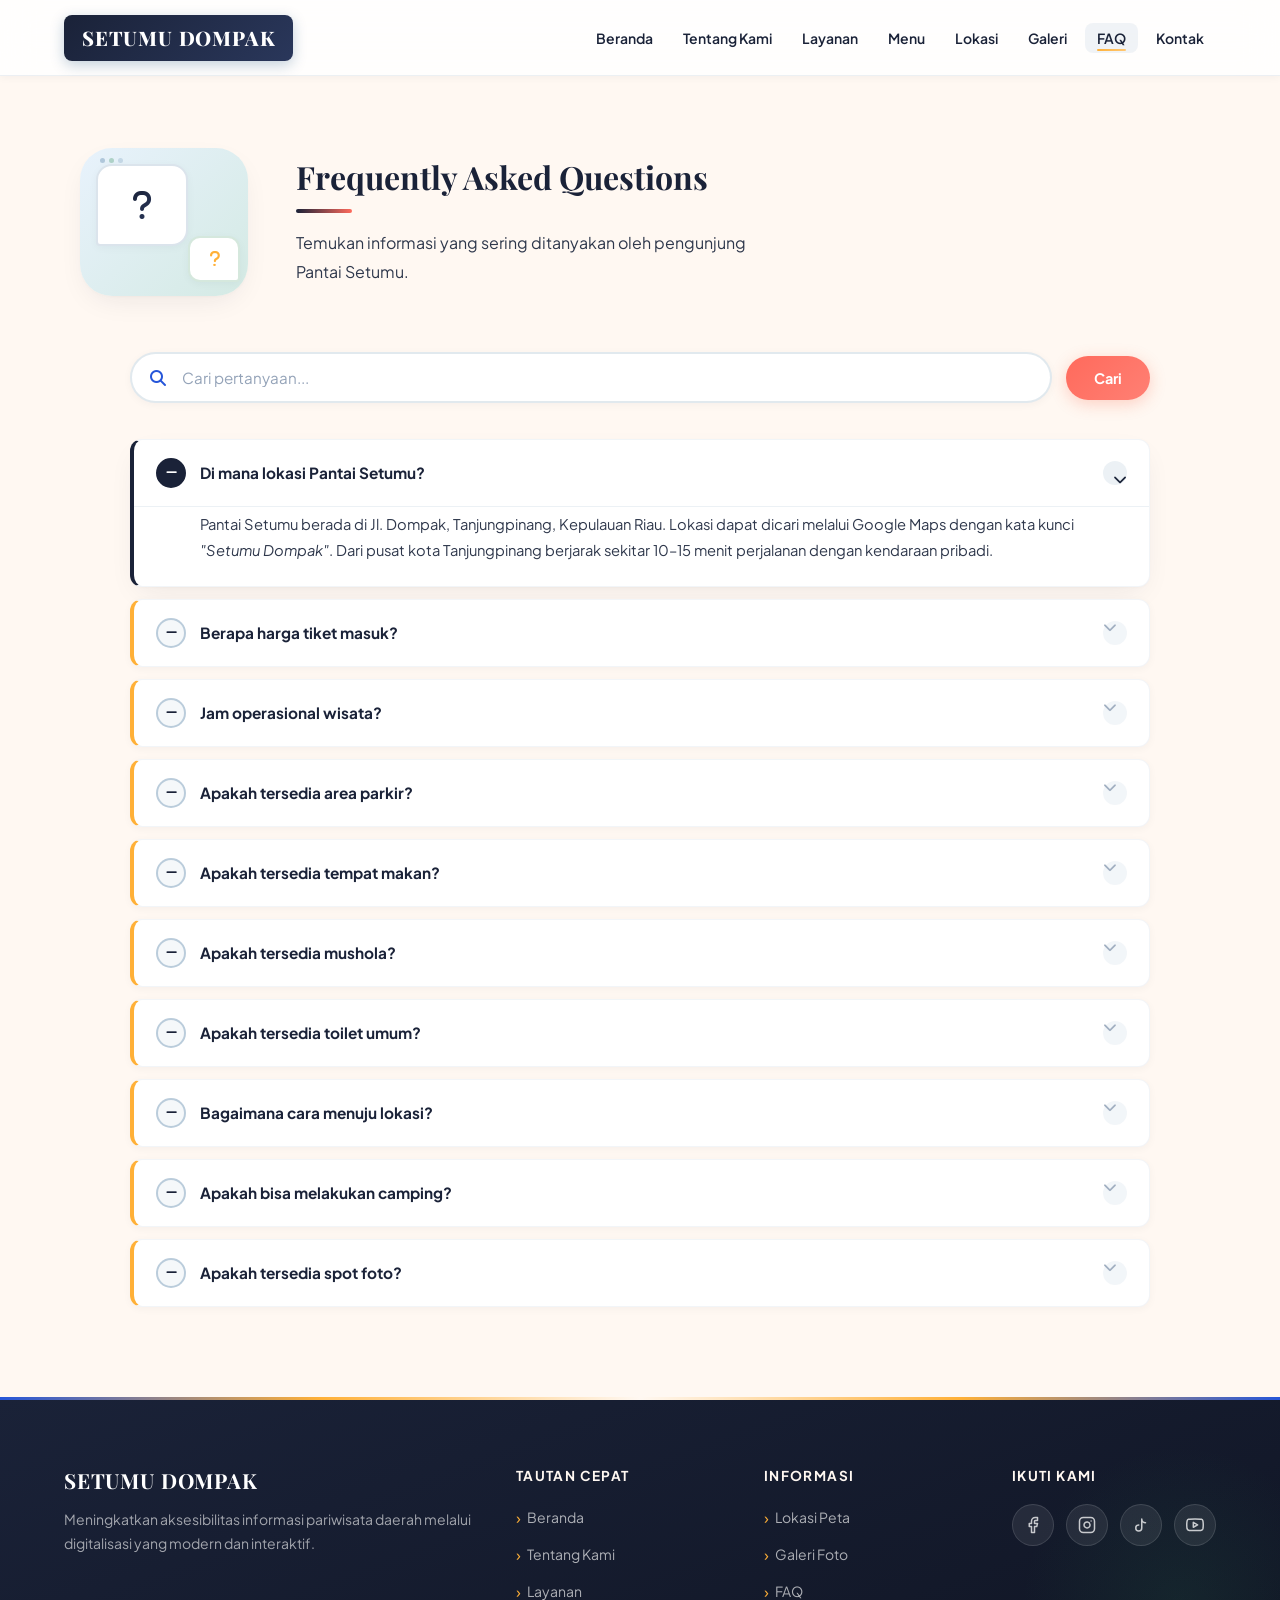
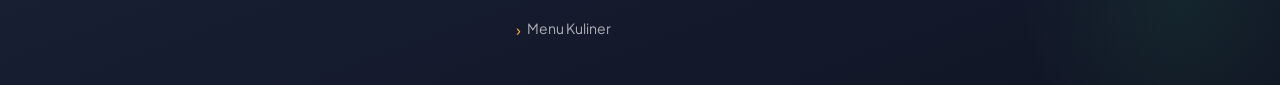
==== commit 6615843e: "done" ====
--- a/faq.html
+++ b/faq.html
@@ -4,9 +4,9 @@
     <meta charset="UTF-8">
     <meta name="viewport" content="width=device-width, initial-scale=1.0">
     <title>FAQ — Wisata Setumu Dompak</title>
-    <link rel="stylesheet" href="css/style.css">
-    <link rel="stylesheet" href="css/faq.css">
-    <link rel="stylesheet" href="css/responsive.css">
+    <link rel="stylesheet" href="css/style.css?v=1.9">
+    <link rel="stylesheet" href="css/faq.css?v=1.9">
+    <link rel="stylesheet" href="css/responsive.css?v=1.9">
     <link rel="stylesheet" href="https://cdnjs.cloudflare.com/ajax/libs/font-awesome/6.4.0/css/all.min.css">
 </head>
 <body>
@@ -178,7 +178,7 @@
     <!-- FOOTER PLACEHOLDER -->
     <div id="footer-placeholder"></div>
 
-    <script src="js/main.js"></script>
+    <script src="js/main.js?v=1.9"></script>
     <script>
         // Accordion
         document.querySelectorAll('.accordion-header').forEach(header => {
--- a/css/style.css
+++ b/css/style.css
@@ -7,51 +7,51 @@
 
 /* ─── CSS VARIABLES ─────────────────────────────────────── */
 :root {
-    /* HSL Brand Colors - CRAP Compliant Sunset (Senja) Coastal Theme */
-    --primary-h:       233;
-    --primary-s:       38%;
-    --primary-l:       10%; /* Deeper twilight navy for high contrast readability */
+    /* HSL Brand Colors - Magical Twilight Sunset Theme */
+    --primary-h:       224;
+    --primary-s:       37%;
+    --primary-l:       16%; /* Deep Twilight Blue (#1A2238) */
     
-    --secondary-h:     154;
-    --secondary-s:     57%;
-    --secondary-l:     14%; /* Silhouette mangrove green */
+    --secondary-h:     36;
+    --secondary-s:     100%;
+    --secondary-l:     61%; /* Warm Amber Gold (#FFB037) */
     
-    --accent-h:        10;
-    --accent-s:        95%;
-    --accent-l:        60%; /* Vivid sunset orange/coral */
+    --accent-h:        5;
+    --accent-s:        100%;
+    --accent-l:        68%; /* Vibrant Coral (#FF6A5C) */
     
-    --biru-laut:       hsl(var(--primary-h), var(--primary-s), var(--primary-l)); /* #0F1123 */
-    --biru-tengah:     hsl(var(--primary-h), var(--primary-s), 24%);
-    --biru-muda:       hsl(220, 80%, 55%);
-    --hijau-mangrove:  hsl(var(--secondary-h), var(--secondary-s), var(--secondary-l)); /* #0F3825 */
-    --hijau-terang:    hsl(var(--secondary-h), var(--secondary-s), 28%);
-    --accent-warna:    hsl(var(--accent-h), var(--accent-s), var(--accent-l)); /* #F95738 */
-    --cream-pasir:     #FCF6F0; /* Soft warm sand sandstone */
-    --cream-gelap:     #EEE2D5;
+    --biru-laut:       #1A2238;
+    --biru-tengah:     hsl(var(--primary-h), var(--primary-s), 26%);
+    --biru-muda:       hsl(224, 70%, 50%);
+    --hijau-mangrove:  #FFB037;
+    --hijau-terang:    #FFC875;
+    --accent-warna:    #FF6A5C;
+    --cream-pasir:     #FFF8F2; /* Soft Vanilla Sunset background */
+    --cream-gelap:     #F3E6D9;
     --putih:           #FFFFFF;
-    --abu-terang:      #F3EFF6; /* Dusk twilight breeze background */
-    --abu-gelap:       #0A0B14; /* Slate black */
-    --teks-utama:      #0A0B14; /* Slate black for supreme readability */
-    --teks-body:       #2A2E3D; /* Deep charcoal for legible body text */
+    --abu-terang:      #FFF5EC; /* Very light vanilla sunset contrast bg */
+    --abu-gelap:       #0A0B14;
+    --teks-utama:      #1A2238; /* Deep Twilight Blue for text */
+    --teks-body:       #2F384C; /* Soft slate dark blue */
 
     /* Gradients */
-    --gradient-hero:   linear-gradient(135deg, #131438 0%, #692361 50%, #EA580C 100%); /* Crimson & Purple Twilight Sky */
+    --gradient-hero:   linear-gradient(135deg, #1A2238 0%, #692361 50%, #FF6A5C 100%);
     --gradient-biru:   linear-gradient(135deg, var(--biru-laut), var(--biru-tengah));
     --gradient-hijau:  linear-gradient(135deg, var(--hijau-mangrove), var(--hijau-terang));
-    --gradient-accent: linear-gradient(135deg, var(--accent-warna), hsl(var(--accent-h), 95%, 48%));
-    --gradient-cream:  linear-gradient(165deg, var(--cream-pasir) 0%, #FFFFFF 60%, #EFEBFA 100%);
-    --gradient-card:   linear-gradient(145deg, #ffffff, #f9f7fc);
-
-    /* Fluid Shadows with twilight rose/purple tint to prevent stiffness */
-    --shadow-sm:   0 2px 8px rgba(105, 35, 97, 0.04);
-    --shadow-md:   0 10px 30px -10px rgba(105, 35, 97, 0.1), 0 1px 3px rgba(105, 35, 97, 0.02);
-    --shadow-lg:   0 24px 60px -15px rgba(105, 35, 97, 0.16);
-    --shadow-card: 0 12px 30px -10px rgba(105, 35, 97, 0.06), 0 1px 4px rgba(105, 35, 97, 0.01);
-    --shadow-hover:0 24px 48px -10px rgba(105, 35, 97, 0.18), 0 6px 16px -4px rgba(234, 88, 12, 0.06);
-
-    /* Tinted borders for color harmony */
-    --border-color:       rgba(105, 35, 97, 0.08);
-    --border-hover-color: rgba(234, 88, 12, 0.2);
+    --gradient-accent: linear-gradient(135deg, var(--accent-warna), #FF8074);
+    --gradient-cream:  linear-gradient(165deg, var(--cream-pasir) 0%, #FFFFFF 60%, #FFF5EC 100%);
+    --gradient-card:   linear-gradient(145deg, #ffffff, #FFFBF7);
+
+    /* Fluid Shadows with twilight coral/blue tint */
+    --shadow-sm:   0 2px 8px rgba(26, 34, 56, 0.04);
+    --shadow-md:   0 10px 30px -10px rgba(26, 34, 56, 0.1), 0 1px 3px rgba(26, 34, 56, 0.02);
+    --shadow-lg:   0 24px 60px -15px rgba(26, 34, 56, 0.16);
+    --shadow-card: 0 12px 30px -10px rgba(26, 34, 56, 0.06), 0 1px 4px rgba(26, 34, 56, 0.01);
+    --shadow-hover:0 24px 48px -10px rgba(26, 34, 56, 0.18), 0 6px 16px -4px rgba(255, 106, 92, 0.06);
+
+    /* Tinted borders */
+    --border-color:       rgba(26, 34, 56, 0.08);
+    --border-hover-color: rgba(255, 106, 92, 0.2);
 
     --radius-sm:  8px;
     --radius-md:  12px;
@@ -91,7 +91,7 @@
 body {
     font-family: 'Plus Jakarta Sans', sans-serif;
     color: var(--teks-body);
-    background-color: var(--putih);
+    background-color: var(--cream-pasir); /* Soft Vanilla Sunset */
     line-height: 1.7;
     overflow-x: hidden;
 }
@@ -182,7 +182,7 @@
     font-weight: 700;
     font-size: 0.95rem;
     letter-spacing: 0.02em;
-    box-shadow: 0 6px 20px rgba(150, 213, 94, 0.33);
+    box-shadow: 0 6px 20px rgba(255, 106, 92, 0.35);
     transition: var(--transition);
     position: relative;
     overflow: hidden;
@@ -198,11 +198,12 @@
     transition: opacity 0.3s;
 }
 .btn-primary:hover {
-    background: var(--gradient-biru);
-    box-shadow: 0 8px 28px rgba(10, 18, 32, 0.35);
+    background: var(--gradient-hijau);
+    box-shadow: 0 8px 28px rgba(255, 176, 55, 0.45);
     transform: translateY(-2px);
 }
 .btn-primary:hover::after { opacity: 1; }
+
 
 .btn-outline {
     display: inline-flex;
@@ -242,9 +243,12 @@
 
 .mt-4 { margin-top: 40px; }
 
-/* ═══════════════════════════════════════════════════════════
-   1. NAVIGATION
-   ═══════════════════════════════════════════════════════════ */
+#navbar-placeholder {
+    position: sticky;
+    top: 0;
+    z-index: 1000;
+}
+
 .navbar {
     display: flex;
     justify-content: space-between;
@@ -256,9 +260,7 @@
     -webkit-backdrop-filter: blur(18px);
     border-bottom: 1px solid rgba(14, 73, 117, 0.08);
     box-shadow: var(--shadow-sm);
-    position: sticky;
-    top: 0;
-    z-index: 1000;
+    position: relative;
     transition: var(--transition);
 }
 .navbar.scrolled {
@@ -311,20 +313,29 @@
     transform: scaleX(0);
     transition: transform 0.3s ease;
 }
-.nav-links a:hover {
+.nav-links a:hover,
+.nav-links a.active {
     color: var(--biru-laut);
     background: rgba(15,76,129,0.06);
 }
-.nav-links a:hover::after { transform: scaleX(1); }
-
-/* Active Navigation Link Highlight */
-.nav-links a.active {
-    color: var(--accent-warna) !important;
-    background: rgba(234, 88, 12, 0.06);
-}
-.nav-links a.active::after {
-    transform: scaleX(1) !important;
-    background: var(--gradient-accent) !important;
+.nav-links a:hover::after,
+.nav-links a.active::after { transform: scaleX(1); }
+
+/* Mobile Toggle Button */
+.nav-toggle {
+    display: none;
+    background: none;
+    border: none;
+    font-size: 1.4rem;
+    color: var(--teks-utama);
+    cursor: pointer;
+    padding: 6px 12px;
+    border-radius: var(--radius-sm);
+    transition: var(--transition);
+}
+.nav-toggle:hover {
+    color: var(--accent-warna);
+    background: rgba(15, 76, 129, 0.06);
 }
 
 .search-icon { color: var(--biru-laut) !important; }
@@ -398,7 +409,7 @@
    8. FOOTER
    ═══════════════════════════════════════════════════════════ */
 footer {
-    background: linear-gradient(160deg, #1A2744 0%, #0F3060 50%, #0A2A1E 100%);
+    background: linear-gradient(160deg, #1A2238 0%, #101524 100%);
     color: var(--putih);
     padding: 70px 0 32px;
     position: relative;
--- a/css/responsive.css
+++ b/css/responsive.css
@@ -1,36 +1,210 @@
 /* ============================================================
-   SETUMU DOMPAK — Global Responsive Styles
+   SETUMU DOMPAK — Responsive & Media Queries
    ============================================================ */
 
-@media (max-width: 1023px) {
-    .highlights { grid-template-columns: repeat(3, 1fr); gap: 16px; }
-    .layanan-grid { grid-template-columns: repeat(2, 1fr); }
-    .footer-grid { grid-template-columns: 1fr 1fr; gap: 32px; }
+/* ─── Breakpoint: 768px (Tablets & Mobile) ──────────────── */
+@media (max-width: 768px) {
+    /* Navbar Hamburger Menu */
+    .nav-toggle {
+        display: block !important;
+        position: relative;
+        z-index: 1001;
+    }
+
+    .nav-links {
+        position: absolute;
+        top: 100%;
+        left: 0;
+        right: 0;
+        background: rgba(255, 255, 255, 0.98);
+        backdrop-filter: blur(20px);
+        -webkit-backdrop-filter: blur(20px);
+        border-bottom: 1px solid rgba(14, 73, 117, 0.1);
+        box-shadow: 0 8px 30px rgba(26, 34, 56, 0.08);
+        flex-direction: column;
+        align-items: stretch;
+        padding: 16px 24px;
+        gap: 6px;
+        z-index: 1000;
+        
+        /* Hidden state */
+        opacity: 0;
+        visibility: hidden;
+        transform: translateY(-10px);
+        transition: all 0.3s cubic-bezier(0.4, 0, 0.2, 1);
+        display: flex !important; /* ensure it uses flex layout when visible */
+    }
+
+    .nav-links.active {
+        opacity: 1;
+        visibility: visible;
+        transform: translateY(0);
+    }
+
+    .nav-links li {
+        width: 100%;
+    }
+
+    .nav-links a {
+        display: block;
+        padding: 12px 20px;
+        width: 100%;
+        text-align: center;
+        border-radius: var(--radius-sm);
+        font-size: 0.95rem;
+    }
+
+    .nav-links a::after {
+        display: none !important; /* Disable hover underline bar on mobile */
+    }
+
+    .nav-links a:hover,
+    .nav-links a.active {
+        background: rgba(15, 76, 129, 0.06);
+        color: var(--biru-laut);
+    }
+
+    /* Hero Section */
+    .hero {
+        flex-direction: column;
+        padding: 100px 24px 60px;
+        text-align: center;
+        min-height: auto;
+        gap: 40px;
+    }
+
+    .hero-text {
+        padding-right: 0;
+    }
+
+    .hero-text h1 {
+        font-size: 2.2rem;
+        margin-bottom: 16px;
+    }
+
+    .hero-text p {
+        font-size: 0.95rem;
+        margin-bottom: 24px;
+    }
+
+    .hero-image {
+        width: 100%;
+        max-width: 380px;
+        margin: 0 auto;
+    }
+
+    /* Highlights */
+    .highlights.container {
+        flex-direction: column;
+        gap: 16px;
+        margin-top: -30px;
+        padding: 0 24px;
+    }
+
+    .card-highlight {
+        width: 100%;
+        padding: 20px;
+    }
+
+    /* Tentang Kami */
+    .tentang.container {
+        flex-direction: column;
+        gap: 32px;
+        text-align: center;
+        padding: 60px 24px;
+    }
+
+    .tentang-text {
+        padding-right: 0;
+    }
+
+    .tentang-image {
+        width: 100%;
+        max-width: 380px;
+        margin: 0 auto;
+    }
+
+    /* Layanan & Fasilitas */
+    .layanan-grid {
+        grid-template-columns: 1fr;
+        gap: 20px;
+    }
+
+    /* Lokasi & Kontak */
+    .lokasi-kontak {
+        flex-direction: column;
+        gap: 32px;
+        padding: 60px 24px;
+    }
+
+    .peta-lokasi {
+        width: 100%;
+    }
+
+    .info-kontak {
+        width: 100%;
+    }
+
+    /* Rating Stats Card */
+    .rating-stats-card {
+        flex-direction: column;
+        gap: 20px;
+        padding: 20px;
+        align-items: stretch;
+    }
+
+    .stats-left {
+        width: 100%;
+        min-width: unset;
+        padding: 20px;
+        margin-bottom: 0;
+    }
+
+    .stats-divider {
+        width: 100%;
+        height: 1px;
+        margin: 8px 0;
+    }
+
+    /* Reviews block adjustments */
+    .review-body {
+        width: 100%;
+    }
 }
 
-@media (max-width: 767px) {
-    .navbar { padding: 0 5%; }
-    .nav-links { gap: 4px; }
-    .nav-links a { font-size: 0.78rem; padding: 5px 8px; }
-
-    .hero {
-        flex-direction: column;
-        text-align: center;
-        padding: 60px 24px 100px;
-        min-height: auto;
-    }
-    .hero-text { padding-right: 0; margin-bottom: 36px; }
-    .hero-text::before { font-size: 0.72rem; }
-    .hero-text h1 { font-size: 2.2rem; }
-    .hero-image-placeholder { height: 280px; width: 100%; }
-
-    .highlights {
-        grid-template-columns: 1fr;
-        margin-top: -40px;
-    }
-    .tentang { flex-direction: column; gap: 36px; }
-    .layanan-grid { grid-template-columns: 1fr; }
-    .lokasi-kontak { flex-direction: column; gap: 32px; }
-    .footer-grid { grid-template-columns: 1fr; gap: 28px; }
-    .page-header h2 { font-size: 1.8rem; }
+/* ─── Breakpoint: 480px (Mobile Portrait) ────────────────── */
+@media (max-width: 480px) {
+    .navbar {
+        padding: 0 16px;
+        height: 66px;
+    }
+    
+    .navbar.scrolled {
+        height: 60px;
+    }
+
+    .nav-links {
+        top: 100%;
+    }
+
+    .logo {
+        font-size: 1.1rem;
+        padding: 4px 12px;
+    }
+
+    .hero-text h1 {
+        font-size: 1.8rem;
+    }
+
+    .rating-stats-card {
+        padding: 16px;
+    }
+
+    .big-score {
+        font-size: 3.2rem;
+    }
+
+    .rating-form-wrap {
+        padding: 20px;
+    }
 }
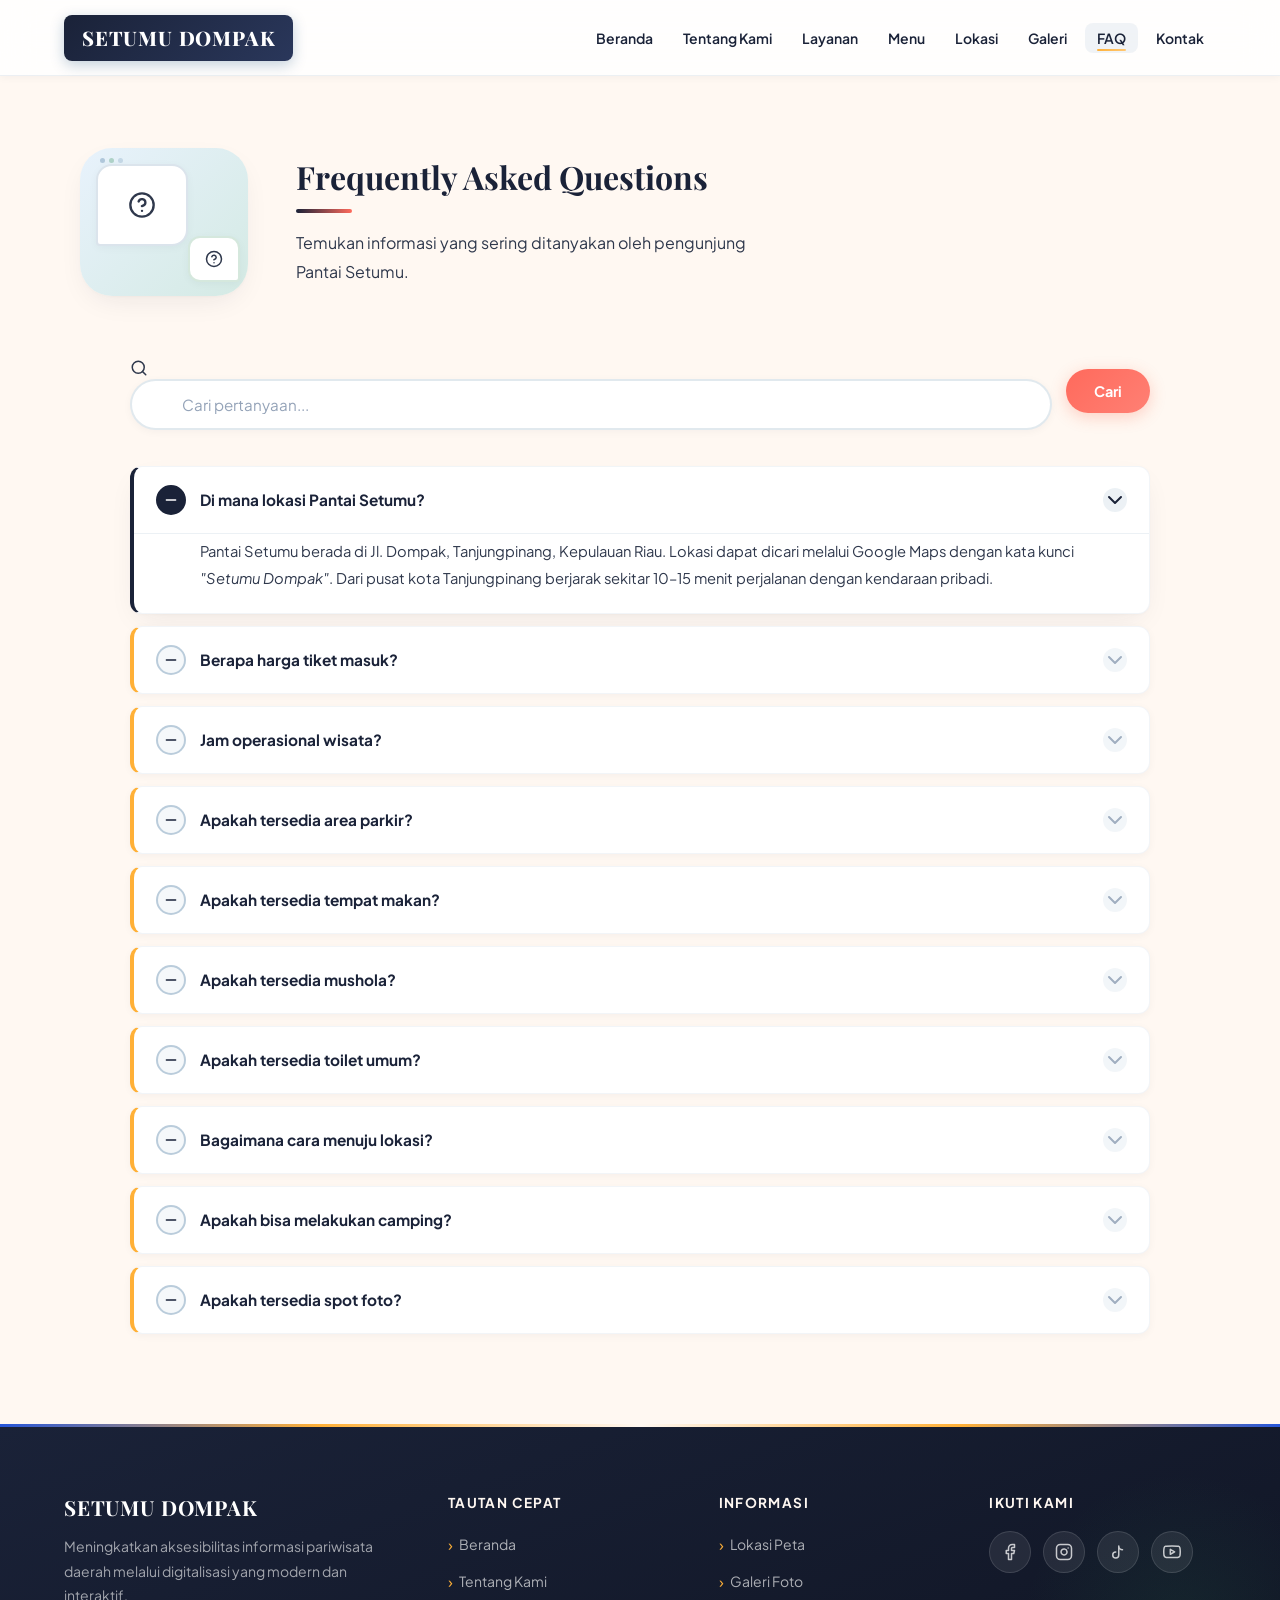
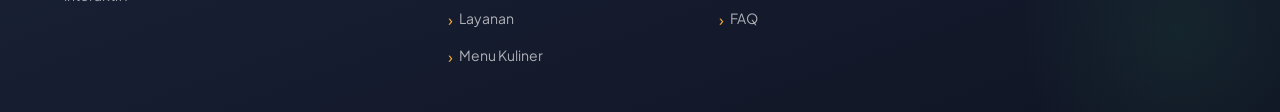
==== commit 08f7eb9c: "refactor: remove static menu items from menu.html to facilitate dynamic loading" ====
--- a/faq.html
+++ b/faq.html
@@ -7,7 +7,7 @@
     <link rel="stylesheet" href="css/style.css?v=1.9">
     <link rel="stylesheet" href="css/faq.css?v=1.9">
     <link rel="stylesheet" href="css/responsive.css?v=1.9">
-    <link rel="stylesheet" href="https://cdnjs.cloudflare.com/ajax/libs/font-awesome/6.4.0/css/all.min.css">
+
 </head>
 <body>
 
@@ -21,10 +21,10 @@
                 <span></span><span></span><span></span>
             </div>
             <div class="bubble-main">
-                <i class="fas fa-question"></i>
+                <svg class="icon-svg" width="28" height="28" viewBox="0 0 24 24" fill="none" stroke="currentColor" stroke-width="2" stroke-linecap="round" stroke-linejoin="round"><circle cx="12" cy="12" r="10"/><path d="M9.09 9a3 3 0 0 1 5.83 1c0 2-3 3-3 3"/><line x1="12" y1="17" x2="12.01" y2="17"/></svg>
             </div>
             <div class="bubble-small">
-                <i class="fas fa-question"></i>
+                <svg class="icon-svg" width="18" height="18" viewBox="0 0 24 24" fill="none" stroke="currentColor" stroke-width="2" stroke-linecap="round" stroke-linejoin="round"><circle cx="12" cy="12" r="10"/><path d="M9.09 9a3 3 0 0 1 5.83 1c0 2-3 3-3 3"/><line x1="12" y1="17" x2="12.01" y2="17"/></svg>
             </div>
         </div>
         <div class="faq-hero-text">
@@ -38,7 +38,7 @@
     <div class="faq-search-section">
         <div class="faq-search-row">
             <div class="faq-search-wrap">
-                <i class="fas fa-search"></i>
+                <svg class="icon-svg" width="18" height="18" viewBox="0 0 24 24" fill="none" stroke="currentColor" stroke-width="2" stroke-linecap="round" stroke-linejoin="round"><circle cx="11" cy="11" r="8"/><line x1="21" y1="21" x2="16.65" y2="16.65"/></svg>
                 <input type="text" class="faq-search" id="faqSearch" placeholder="Cari pertanyaan..." autocomplete="off">
             </div>
             <button class="faq-search-btn">Cari</button>
@@ -50,9 +50,9 @@
 
         <div class="accordion-item open" data-question="Di mana lokasi Pantai Setumu?">
             <div class="accordion-header">
-                <div class="accordion-icon-left"><i class="fas fa-minus"></i></div>
+                <div class="accordion-icon-left"><svg class="icon-svg" width="16" height="16" viewBox="0 0 24 24" fill="none" stroke="currentColor" stroke-width="2" stroke-linecap="round" stroke-linejoin="round"><line x1="5" y1="12" x2="19" y2="12"/></svg></div>
                 <span class="accordion-question-text">Di mana lokasi Pantai Setumu?</span>
-                <i class="fas fa-chevron-up accordion-chevron"></i>
+                <svg class="icon-svg accordion-chevron" width="18" height="18" viewBox="0 0 24 24" fill="none" stroke="currentColor" stroke-width="2" stroke-linecap="round" stroke-linejoin="round"><polyline points="18 15 12 9 6 15"/></svg>
             </div>
             <div class="accordion-answer">
                 Pantai Setumu berada di Jl. Dompak, Tanjungpinang, Kepulauan Riau.
@@ -63,9 +63,9 @@
 
         <div class="accordion-item" data-question="Berapa harga tiket masuk?">
             <div class="accordion-header">
-                <div class="accordion-icon-left"><i class="fas fa-minus"></i></div>
+                <div class="accordion-icon-left"><svg class="icon-svg" width="16" height="16" viewBox="0 0 24 24" fill="none" stroke="currentColor" stroke-width="2" stroke-linecap="round" stroke-linejoin="round"><line x1="5" y1="12" x2="19" y2="12"/></svg></div>
                 <span class="accordion-question-text">Berapa harga tiket masuk?</span>
-                <i class="fas fa-chevron-down accordion-chevron"></i>
+                <svg class="icon-svg accordion-chevron" width="18" height="18" viewBox="0 0 24 24" fill="none" stroke="currentColor" stroke-width="2" stroke-linecap="round" stroke-linejoin="round"><polyline points="6 9 12 15 18 9"/></svg>
             </div>
             <div class="accordion-answer">
                 Harga tiket masuk adalah Rp 10.000 per orang. Tiket parkir kendaraan
@@ -75,9 +75,9 @@
 
         <div class="accordion-item" data-question="Jam operasional wisata?">
             <div class="accordion-header">
-                <div class="accordion-icon-left"><i class="fas fa-minus"></i></div>
+                <div class="accordion-icon-left"><svg class="icon-svg" width="16" height="16" viewBox="0 0 24 24" fill="none" stroke="currentColor" stroke-width="2" stroke-linecap="round" stroke-linejoin="round"><line x1="5" y1="12" x2="19" y2="12"/></svg></div>
                 <span class="accordion-question-text">Jam operasional wisata?</span>
-                <i class="fas fa-chevron-down accordion-chevron"></i>
+                <svg class="icon-svg accordion-chevron" width="18" height="18" viewBox="0 0 24 24" fill="none" stroke="currentColor" stroke-width="2" stroke-linecap="round" stroke-linejoin="round"><polyline points="6 9 12 15 18 9"/></svg>
             </div>
             <div class="accordion-answer">
                 Pantai Setumu buka setiap hari mulai pukul 08.00 hingga 18.00 WIB,
@@ -87,9 +87,9 @@
 
         <div class="accordion-item" data-question="Apakah tersedia area parkir?">
             <div class="accordion-header">
-                <div class="accordion-icon-left"><i class="fas fa-minus"></i></div>
+                <div class="accordion-icon-left"><svg class="icon-svg" width="16" height="16" viewBox="0 0 24 24" fill="none" stroke="currentColor" stroke-width="2" stroke-linecap="round" stroke-linejoin="round"><line x1="5" y1="12" x2="19" y2="12"/></svg></div>
                 <span class="accordion-question-text">Apakah tersedia area parkir?</span>
-                <i class="fas fa-chevron-down accordion-chevron"></i>
+                <svg class="icon-svg accordion-chevron" width="18" height="18" viewBox="0 0 24 24" fill="none" stroke="currentColor" stroke-width="2" stroke-linecap="round" stroke-linejoin="round"><polyline points="6 9 12 15 18 9"/></svg>
             </div>
             <div class="accordion-answer">
                 Ya, tersedia area parkir yang luas dan aman untuk kendaraan roda dua
@@ -99,9 +99,9 @@
 
         <div class="accordion-item" data-question="Apakah tersedia tempat makan?">
             <div class="accordion-header">
-                <div class="accordion-icon-left"><i class="fas fa-minus"></i></div>
+                <div class="accordion-icon-left"><svg class="icon-svg" width="16" height="16" viewBox="0 0 24 24" fill="none" stroke="currentColor" stroke-width="2" stroke-linecap="round" stroke-linejoin="round"><line x1="5" y1="12" x2="19" y2="12"/></svg></div>
                 <span class="accordion-question-text">Apakah tersedia tempat makan?</span>
-                <i class="fas fa-chevron-down accordion-chevron"></i>
+                <svg class="icon-svg accordion-chevron" width="18" height="18" viewBox="0 0 24 24" fill="none" stroke="currentColor" stroke-width="2" stroke-linecap="round" stroke-linejoin="round"><polyline points="6 9 12 15 18 9"/></svg>
             </div>
             <div class="accordion-answer">
                 Ya, terdapat beberapa warung dan kios yang menyajikan kuliner khas
@@ -112,9 +112,9 @@
 
         <div class="accordion-item" data-question="Apakah tersedia mushola?">
             <div class="accordion-header">
-                <div class="accordion-icon-left"><i class="fas fa-minus"></i></div>
+                <div class="accordion-icon-left"><svg class="icon-svg" width="16" height="16" viewBox="0 0 24 24" fill="none" stroke="currentColor" stroke-width="2" stroke-linecap="round" stroke-linejoin="round"><line x1="5" y1="12" x2="19" y2="12"/></svg></div>
                 <span class="accordion-question-text">Apakah tersedia mushola?</span>
-                <i class="fas fa-chevron-down accordion-chevron"></i>
+                <svg class="icon-svg accordion-chevron" width="18" height="18" viewBox="0 0 24 24" fill="none" stroke="currentColor" stroke-width="2" stroke-linecap="round" stroke-linejoin="round"><polyline points="6 9 12 15 18 9"/></svg>
             </div>
             <div class="accordion-answer">
                 Ya, mushola tersedia di dalam kawasan wisata dan dapat digunakan
@@ -124,9 +124,9 @@
 
         <div class="accordion-item" data-question="Apakah tersedia toilet umum?">
             <div class="accordion-header">
-                <div class="accordion-icon-left"><i class="fas fa-minus"></i></div>
+                <div class="accordion-icon-left"><svg class="icon-svg" width="16" height="16" viewBox="0 0 24 24" fill="none" stroke="currentColor" stroke-width="2" stroke-linecap="round" stroke-linejoin="round"><line x1="5" y1="12" x2="19" y2="12"/></svg></div>
                 <span class="accordion-question-text">Apakah tersedia toilet umum?</span>
-                <i class="fas fa-chevron-down accordion-chevron"></i>
+                <svg class="icon-svg accordion-chevron" width="18" height="18" viewBox="0 0 24 24" fill="none" stroke="currentColor" stroke-width="2" stroke-linecap="round" stroke-linejoin="round"><polyline points="6 9 12 15 18 9"/></svg>
             </div>
             <div class="accordion-answer">
                 Ya, fasilitas toilet umum tersedia dan terawat di beberapa titik dalam kawasan.
@@ -136,9 +136,9 @@
 
         <div class="accordion-item" data-question="Bagaimana cara menuju lokasi?">
             <div class="accordion-header">
-                <div class="accordion-icon-left"><i class="fas fa-minus"></i></div>
+                <div class="accordion-icon-left"><svg class="icon-svg" width="16" height="16" viewBox="0 0 24 24" fill="none" stroke="currentColor" stroke-width="2" stroke-linecap="round" stroke-linejoin="round"><line x1="5" y1="12" x2="19" y2="12"/></svg></div>
                 <span class="accordion-question-text">Bagaimana cara menuju lokasi?</span>
-                <i class="fas fa-chevron-down accordion-chevron"></i>
+                <svg class="icon-svg accordion-chevron" width="18" height="18" viewBox="0 0 24 24" fill="none" stroke="currentColor" stroke-width="2" stroke-linecap="round" stroke-linejoin="round"><polyline points="6 9 12 15 18 9"/></svg>
             </div>
             <div class="accordion-answer">
                 Dari pusat kota Tanjungpinang, ikuti jalan menuju kawasan Dompak sejauh ±10 km.
@@ -149,9 +149,9 @@
 
         <div class="accordion-item" data-question="Apakah bisa melakukan camping?">
             <div class="accordion-header">
-                <div class="accordion-icon-left"><i class="fas fa-minus"></i></div>
+                <div class="accordion-icon-left"><svg class="icon-svg" width="16" height="16" viewBox="0 0 24 24" fill="none" stroke="currentColor" stroke-width="2" stroke-linecap="round" stroke-linejoin="round"><line x1="5" y1="12" x2="19" y2="12"/></svg></div>
                 <span class="accordion-question-text">Apakah bisa melakukan camping?</span>
-                <i class="fas fa-chevron-down accordion-chevron"></i>
+                <svg class="icon-svg accordion-chevron" width="18" height="18" viewBox="0 0 24 24" fill="none" stroke="currentColor" stroke-width="2" stroke-linecap="round" stroke-linejoin="round"><polyline points="6 9 12 15 18 9"/></svg>
             </div>
             <div class="accordion-answer">
                 Area camping belum tersedia secara resmi saat ini. Untuk informasi terbaru
@@ -162,9 +162,9 @@
 
         <div class="accordion-item" data-question="Apakah tersedia spot foto?">
             <div class="accordion-header">
-                <div class="accordion-icon-left"><i class="fas fa-minus"></i></div>
+                <div class="accordion-icon-left"><svg class="icon-svg" width="16" height="16" viewBox="0 0 24 24" fill="none" stroke="currentColor" stroke-width="2" stroke-linecap="round" stroke-linejoin="round"><line x1="5" y1="12" x2="19" y2="12"/></svg></div>
                 <span class="accordion-question-text">Apakah tersedia spot foto?</span>
-                <i class="fas fa-chevron-down accordion-chevron"></i>
+                <svg class="icon-svg accordion-chevron" width="18" height="18" viewBox="0 0 24 24" fill="none" stroke="currentColor" stroke-width="2" stroke-linecap="round" stroke-linejoin="round"><polyline points="6 9 12 15 18 9"/></svg>
             </div>
             <div class="accordion-answer">
                 Ya, terdapat beberapa spot foto menarik di kawasan Pantai Setumu dengan latar
@@ -187,11 +187,13 @@
                 const isOpen = item.classList.contains('open');
                 document.querySelectorAll('.accordion-item').forEach(i => {
                     i.classList.remove('open');
-                    i.querySelector('.accordion-chevron').className = 'fas fa-chevron-down accordion-chevron';
+                    const chev = i.querySelector('.accordion-chevron polyline');
+                    if (chev) chev.setAttribute('points', '6 9 12 15 18 9');
                 });
                 if (!isOpen) {
                     item.classList.add('open');
-                    item.querySelector('.accordion-chevron').className = 'fas fa-chevron-up accordion-chevron';
+                    const chev = item.querySelector('.accordion-chevron polyline');
+                    if (chev) chev.setAttribute('points', '18 15 12 9 6 15');
                 }
             });
         });
--- a/css/style.css
+++ b/css/style.css
@@ -109,6 +109,17 @@
 
 img { display: block; max-width: 100%; }
 
+/* ─── INLINE SVG ICON BASE ───────────────────────────────── */
+.icon-svg {
+    display: inline-block;
+    vertical-align: middle;
+    flex-shrink: 0;
+}
+@keyframes spin {
+    from { transform: rotate(0deg); }
+    to   { transform: rotate(360deg); }
+}
+
 /* ─── SCROLL ANIMATION ───────────────────────────────────── */
 .reveal {
     opacity: 0;
@@ -437,7 +448,7 @@
 
 .footer-grid {
     display: grid;
-    grid-template-columns: 2fr 1fr 1fr 1fr;
+    grid-template-columns: 1.5fr 1fr 1fr 1fr;
     gap: 44px;
     padding: 0 24px;
     position: relative;
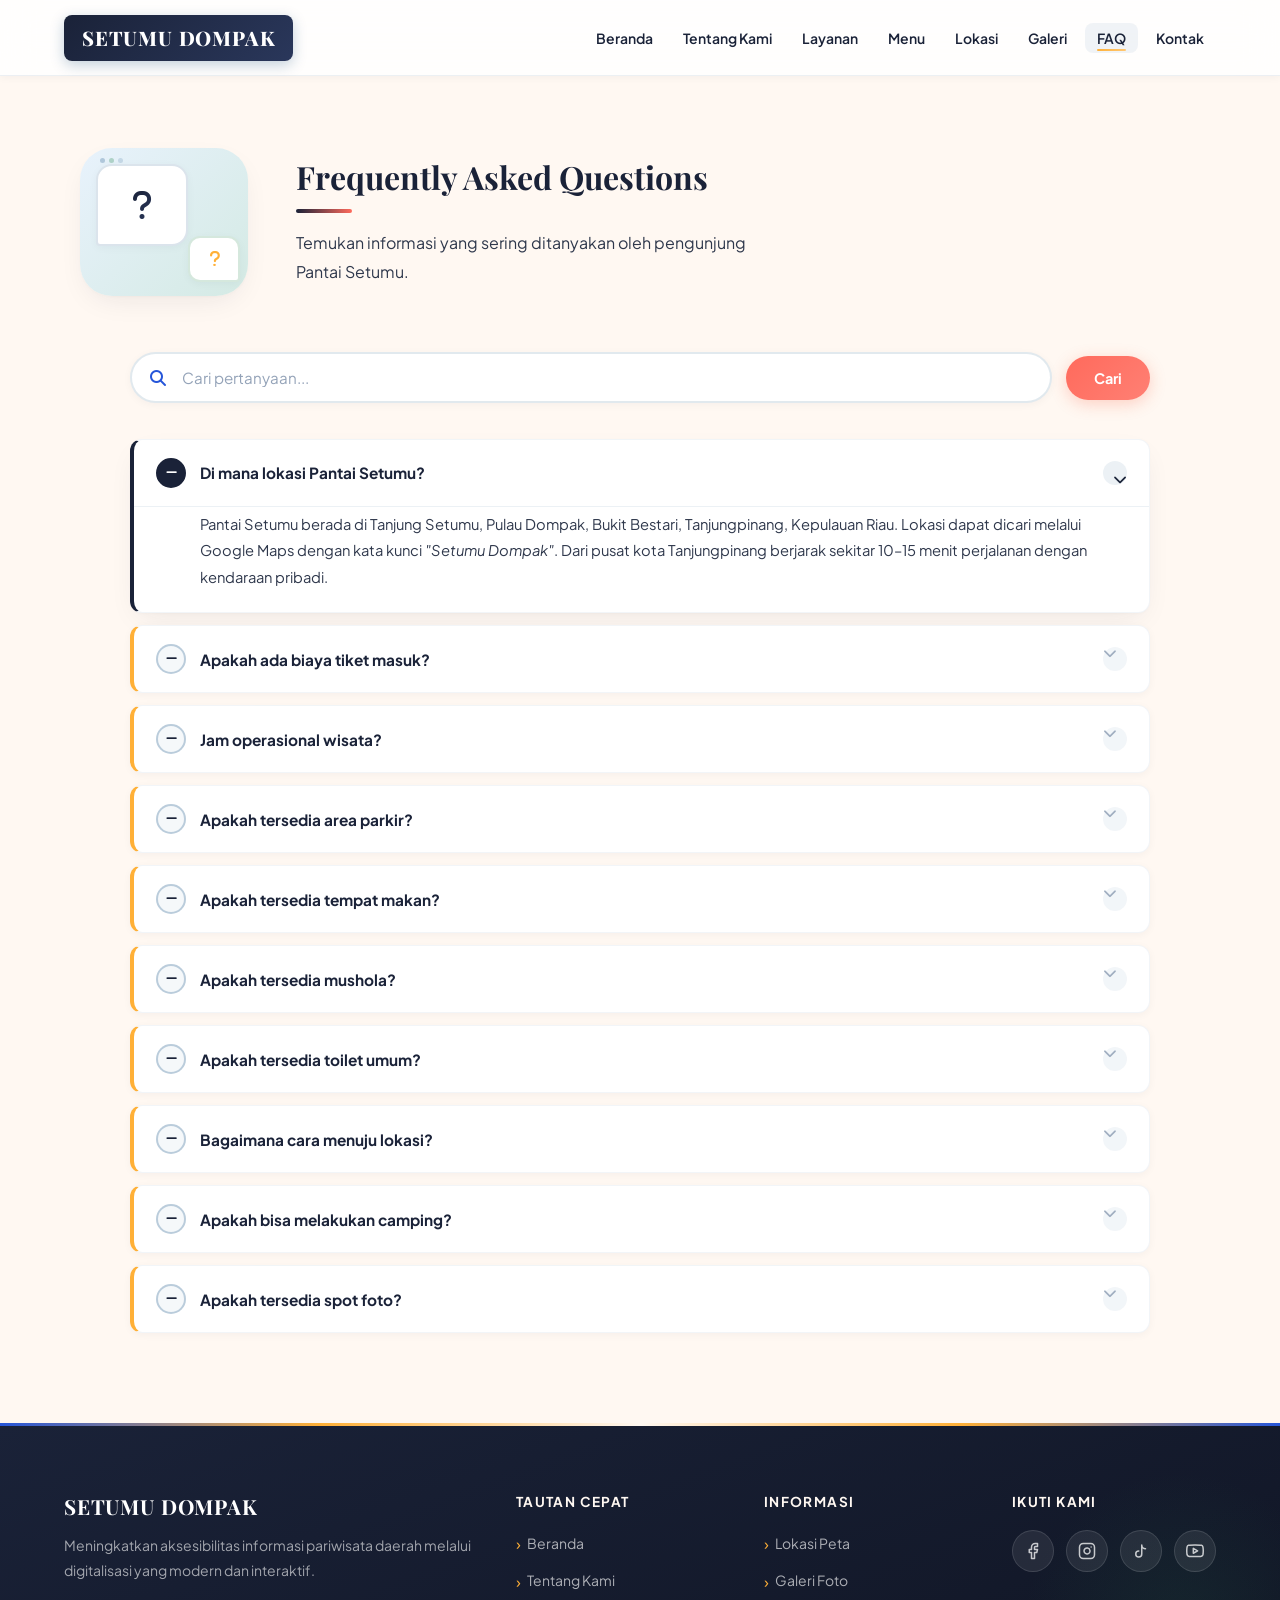
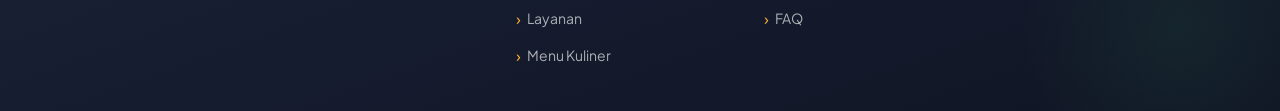
==== commit 836e3290: "Fix" ====
--- a/faq.html
+++ b/faq.html
@@ -7,7 +7,7 @@
     <link rel="stylesheet" href="css/style.css?v=1.9">
     <link rel="stylesheet" href="css/faq.css?v=1.9">
     <link rel="stylesheet" href="css/responsive.css?v=1.9">
-
+    <link rel="stylesheet" href="https://cdnjs.cloudflare.com/ajax/libs/font-awesome/6.4.0/css/all.min.css">
 </head>
 <body>
 
@@ -21,10 +21,10 @@
                 <span></span><span></span><span></span>
             </div>
             <div class="bubble-main">
-                <svg class="icon-svg" width="28" height="28" viewBox="0 0 24 24" fill="none" stroke="currentColor" stroke-width="2" stroke-linecap="round" stroke-linejoin="round"><circle cx="12" cy="12" r="10"/><path d="M9.09 9a3 3 0 0 1 5.83 1c0 2-3 3-3 3"/><line x1="12" y1="17" x2="12.01" y2="17"/></svg>
+                <i class="fas fa-question"></i>
             </div>
             <div class="bubble-small">
-                <svg class="icon-svg" width="18" height="18" viewBox="0 0 24 24" fill="none" stroke="currentColor" stroke-width="2" stroke-linecap="round" stroke-linejoin="round"><circle cx="12" cy="12" r="10"/><path d="M9.09 9a3 3 0 0 1 5.83 1c0 2-3 3-3 3"/><line x1="12" y1="17" x2="12.01" y2="17"/></svg>
+                <i class="fas fa-question"></i>
             </div>
         </div>
         <div class="faq-hero-text">
@@ -38,7 +38,7 @@
     <div class="faq-search-section">
         <div class="faq-search-row">
             <div class="faq-search-wrap">
-                <svg class="icon-svg" width="18" height="18" viewBox="0 0 24 24" fill="none" stroke="currentColor" stroke-width="2" stroke-linecap="round" stroke-linejoin="round"><circle cx="11" cy="11" r="8"/><line x1="21" y1="21" x2="16.65" y2="16.65"/></svg>
+                <i class="fas fa-search"></i>
                 <input type="text" class="faq-search" id="faqSearch" placeholder="Cari pertanyaan..." autocomplete="off">
             </div>
             <button class="faq-search-btn">Cari</button>
@@ -50,34 +50,33 @@
 
         <div class="accordion-item open" data-question="Di mana lokasi Pantai Setumu?">
             <div class="accordion-header">
-                <div class="accordion-icon-left"><svg class="icon-svg" width="16" height="16" viewBox="0 0 24 24" fill="none" stroke="currentColor" stroke-width="2" stroke-linecap="round" stroke-linejoin="round"><line x1="5" y1="12" x2="19" y2="12"/></svg></div>
+                <div class="accordion-icon-left"><i class="fas fa-minus"></i></div>
                 <span class="accordion-question-text">Di mana lokasi Pantai Setumu?</span>
-                <svg class="icon-svg accordion-chevron" width="18" height="18" viewBox="0 0 24 24" fill="none" stroke="currentColor" stroke-width="2" stroke-linecap="round" stroke-linejoin="round"><polyline points="18 15 12 9 6 15"/></svg>
-            </div>
-            <div class="accordion-answer">
-                Pantai Setumu berada di Jl. Dompak, Tanjungpinang, Kepulauan Riau.
+                <i class="fas fa-chevron-up accordion-chevron"></i>
+            </div>
+            <div class="accordion-answer">
+                Pantai Setumu berada di Tanjung Setumu, Pulau Dompak, Bukit Bestari, Tanjungpinang, Kepulauan Riau.
                 Lokasi dapat dicari melalui Google Maps dengan kata kunci <em>"Setumu Dompak"</em>.
                 Dari pusat kota Tanjungpinang berjarak sekitar 10–15 menit perjalanan dengan kendaraan pribadi.
             </div>
         </div>
 
-        <div class="accordion-item" data-question="Berapa harga tiket masuk?">
-            <div class="accordion-header">
-                <div class="accordion-icon-left"><svg class="icon-svg" width="16" height="16" viewBox="0 0 24 24" fill="none" stroke="currentColor" stroke-width="2" stroke-linecap="round" stroke-linejoin="round"><line x1="5" y1="12" x2="19" y2="12"/></svg></div>
-                <span class="accordion-question-text">Berapa harga tiket masuk?</span>
-                <svg class="icon-svg accordion-chevron" width="18" height="18" viewBox="0 0 24 24" fill="none" stroke="currentColor" stroke-width="2" stroke-linecap="round" stroke-linejoin="round"><polyline points="6 9 12 15 18 9"/></svg>
-            </div>
-            <div class="accordion-answer">
-                Harga tiket masuk adalah Rp 10.000 per orang. Tiket parkir kendaraan
-                roda dua dikenakan Rp 2.000 dan roda empat Rp 5.000 per kunjungan.
+        <div class="accordion-item" data-question="Apakah ada biaya tiket masuk?">
+            <div class="accordion-header">
+                <div class="accordion-icon-left"><i class="fas fa-minus"></i></div>
+                <span class="accordion-question-text">Apakah ada biaya tiket masuk?</span>
+                <i class="fas fa-chevron-down accordion-chevron"></i>
+            </div>
+            <div class="accordion-answer">
+                Tidak ada biaya tiket masuk maupun biaya parkir kendaraan (semuanya 100% Gratis) untuk memasuki dan menikmati kawasan ekowisata Pantai Setumu Dompak.
             </div>
         </div>
 
         <div class="accordion-item" data-question="Jam operasional wisata?">
             <div class="accordion-header">
-                <div class="accordion-icon-left"><svg class="icon-svg" width="16" height="16" viewBox="0 0 24 24" fill="none" stroke="currentColor" stroke-width="2" stroke-linecap="round" stroke-linejoin="round"><line x1="5" y1="12" x2="19" y2="12"/></svg></div>
+                <div class="accordion-icon-left"><i class="fas fa-minus"></i></div>
                 <span class="accordion-question-text">Jam operasional wisata?</span>
-                <svg class="icon-svg accordion-chevron" width="18" height="18" viewBox="0 0 24 24" fill="none" stroke="currentColor" stroke-width="2" stroke-linecap="round" stroke-linejoin="round"><polyline points="6 9 12 15 18 9"/></svg>
+                <i class="fas fa-chevron-down accordion-chevron"></i>
             </div>
             <div class="accordion-answer">
                 Pantai Setumu buka setiap hari mulai pukul 08.00 hingga 18.00 WIB,
@@ -87,9 +86,9 @@
 
         <div class="accordion-item" data-question="Apakah tersedia area parkir?">
             <div class="accordion-header">
-                <div class="accordion-icon-left"><svg class="icon-svg" width="16" height="16" viewBox="0 0 24 24" fill="none" stroke="currentColor" stroke-width="2" stroke-linecap="round" stroke-linejoin="round"><line x1="5" y1="12" x2="19" y2="12"/></svg></div>
+                <div class="accordion-icon-left"><i class="fas fa-minus"></i></div>
                 <span class="accordion-question-text">Apakah tersedia area parkir?</span>
-                <svg class="icon-svg accordion-chevron" width="18" height="18" viewBox="0 0 24 24" fill="none" stroke="currentColor" stroke-width="2" stroke-linecap="round" stroke-linejoin="round"><polyline points="6 9 12 15 18 9"/></svg>
+                <i class="fas fa-chevron-down accordion-chevron"></i>
             </div>
             <div class="accordion-answer">
                 Ya, tersedia area parkir yang luas dan aman untuk kendaraan roda dua
@@ -99,9 +98,9 @@
 
         <div class="accordion-item" data-question="Apakah tersedia tempat makan?">
             <div class="accordion-header">
-                <div class="accordion-icon-left"><svg class="icon-svg" width="16" height="16" viewBox="0 0 24 24" fill="none" stroke="currentColor" stroke-width="2" stroke-linecap="round" stroke-linejoin="round"><line x1="5" y1="12" x2="19" y2="12"/></svg></div>
+                <div class="accordion-icon-left"><i class="fas fa-minus"></i></div>
                 <span class="accordion-question-text">Apakah tersedia tempat makan?</span>
-                <svg class="icon-svg accordion-chevron" width="18" height="18" viewBox="0 0 24 24" fill="none" stroke="currentColor" stroke-width="2" stroke-linecap="round" stroke-linejoin="round"><polyline points="6 9 12 15 18 9"/></svg>
+                <i class="fas fa-chevron-down accordion-chevron"></i>
             </div>
             <div class="accordion-answer">
                 Ya, terdapat beberapa warung dan kios yang menyajikan kuliner khas
@@ -112,9 +111,9 @@
 
         <div class="accordion-item" data-question="Apakah tersedia mushola?">
             <div class="accordion-header">
-                <div class="accordion-icon-left"><svg class="icon-svg" width="16" height="16" viewBox="0 0 24 24" fill="none" stroke="currentColor" stroke-width="2" stroke-linecap="round" stroke-linejoin="round"><line x1="5" y1="12" x2="19" y2="12"/></svg></div>
+                <div class="accordion-icon-left"><i class="fas fa-minus"></i></div>
                 <span class="accordion-question-text">Apakah tersedia mushola?</span>
-                <svg class="icon-svg accordion-chevron" width="18" height="18" viewBox="0 0 24 24" fill="none" stroke="currentColor" stroke-width="2" stroke-linecap="round" stroke-linejoin="round"><polyline points="6 9 12 15 18 9"/></svg>
+                <i class="fas fa-chevron-down accordion-chevron"></i>
             </div>
             <div class="accordion-answer">
                 Ya, mushola tersedia di dalam kawasan wisata dan dapat digunakan
@@ -124,9 +123,9 @@
 
         <div class="accordion-item" data-question="Apakah tersedia toilet umum?">
             <div class="accordion-header">
-                <div class="accordion-icon-left"><svg class="icon-svg" width="16" height="16" viewBox="0 0 24 24" fill="none" stroke="currentColor" stroke-width="2" stroke-linecap="round" stroke-linejoin="round"><line x1="5" y1="12" x2="19" y2="12"/></svg></div>
+                <div class="accordion-icon-left"><i class="fas fa-minus"></i></div>
                 <span class="accordion-question-text">Apakah tersedia toilet umum?</span>
-                <svg class="icon-svg accordion-chevron" width="18" height="18" viewBox="0 0 24 24" fill="none" stroke="currentColor" stroke-width="2" stroke-linecap="round" stroke-linejoin="round"><polyline points="6 9 12 15 18 9"/></svg>
+                <i class="fas fa-chevron-down accordion-chevron"></i>
             </div>
             <div class="accordion-answer">
                 Ya, fasilitas toilet umum tersedia dan terawat di beberapa titik dalam kawasan.
@@ -136,9 +135,9 @@
 
         <div class="accordion-item" data-question="Bagaimana cara menuju lokasi?">
             <div class="accordion-header">
-                <div class="accordion-icon-left"><svg class="icon-svg" width="16" height="16" viewBox="0 0 24 24" fill="none" stroke="currentColor" stroke-width="2" stroke-linecap="round" stroke-linejoin="round"><line x1="5" y1="12" x2="19" y2="12"/></svg></div>
+                <div class="accordion-icon-left"><i class="fas fa-minus"></i></div>
                 <span class="accordion-question-text">Bagaimana cara menuju lokasi?</span>
-                <svg class="icon-svg accordion-chevron" width="18" height="18" viewBox="0 0 24 24" fill="none" stroke="currentColor" stroke-width="2" stroke-linecap="round" stroke-linejoin="round"><polyline points="6 9 12 15 18 9"/></svg>
+                <i class="fas fa-chevron-down accordion-chevron"></i>
             </div>
             <div class="accordion-answer">
                 Dari pusat kota Tanjungpinang, ikuti jalan menuju kawasan Dompak sejauh ±10 km.
@@ -149,9 +148,9 @@
 
         <div class="accordion-item" data-question="Apakah bisa melakukan camping?">
             <div class="accordion-header">
-                <div class="accordion-icon-left"><svg class="icon-svg" width="16" height="16" viewBox="0 0 24 24" fill="none" stroke="currentColor" stroke-width="2" stroke-linecap="round" stroke-linejoin="round"><line x1="5" y1="12" x2="19" y2="12"/></svg></div>
+                <div class="accordion-icon-left"><i class="fas fa-minus"></i></div>
                 <span class="accordion-question-text">Apakah bisa melakukan camping?</span>
-                <svg class="icon-svg accordion-chevron" width="18" height="18" viewBox="0 0 24 24" fill="none" stroke="currentColor" stroke-width="2" stroke-linecap="round" stroke-linejoin="round"><polyline points="6 9 12 15 18 9"/></svg>
+                <i class="fas fa-chevron-down accordion-chevron"></i>
             </div>
             <div class="accordion-answer">
                 Area camping belum tersedia secara resmi saat ini. Untuk informasi terbaru
@@ -162,9 +161,9 @@
 
         <div class="accordion-item" data-question="Apakah tersedia spot foto?">
             <div class="accordion-header">
-                <div class="accordion-icon-left"><svg class="icon-svg" width="16" height="16" viewBox="0 0 24 24" fill="none" stroke="currentColor" stroke-width="2" stroke-linecap="round" stroke-linejoin="round"><line x1="5" y1="12" x2="19" y2="12"/></svg></div>
+                <div class="accordion-icon-left"><i class="fas fa-minus"></i></div>
                 <span class="accordion-question-text">Apakah tersedia spot foto?</span>
-                <svg class="icon-svg accordion-chevron" width="18" height="18" viewBox="0 0 24 24" fill="none" stroke="currentColor" stroke-width="2" stroke-linecap="round" stroke-linejoin="round"><polyline points="6 9 12 15 18 9"/></svg>
+                <i class="fas fa-chevron-down accordion-chevron"></i>
             </div>
             <div class="accordion-answer">
                 Ya, terdapat beberapa spot foto menarik di kawasan Pantai Setumu dengan latar
@@ -187,13 +186,11 @@
                 const isOpen = item.classList.contains('open');
                 document.querySelectorAll('.accordion-item').forEach(i => {
                     i.classList.remove('open');
-                    const chev = i.querySelector('.accordion-chevron polyline');
-                    if (chev) chev.setAttribute('points', '6 9 12 15 18 9');
+                    i.querySelector('.accordion-chevron').className = 'fas fa-chevron-down accordion-chevron';
                 });
                 if (!isOpen) {
                     item.classList.add('open');
-                    const chev = item.querySelector('.accordion-chevron polyline');
-                    if (chev) chev.setAttribute('points', '18 15 12 9 6 15');
+                    item.querySelector('.accordion-chevron').className = 'fas fa-chevron-up accordion-chevron';
                 }
             });
         });
--- a/css/style.css
+++ b/css/style.css
@@ -5,20 +5,20 @@
 
 @import url('https://fonts.googleapis.com/css2?family=Playfair+Display:wght@700;800&family=Plus+Jakarta+Sans:wght@400;500;600;700&display=swap');
 
-/* ─── CSS VARIABLES ─────────────────────────────────────── */
+/* ─── VARIABEL CSS ──────────────────────────────────────── */
 :root {
-    /* HSL Brand Colors - Magical Twilight Sunset Theme */
+    /* Warna Brand HSL - Tema Twilight Sunset Ajaib */
     --primary-h:       224;
     --primary-s:       37%;
-    --primary-l:       16%; /* Deep Twilight Blue (#1A2238) */
+    --primary-l:       16%; /* Biru Senja Tua (#1A2238) */
     
     --secondary-h:     36;
     --secondary-s:     100%;
-    --secondary-l:     61%; /* Warm Amber Gold (#FFB037) */
+    --secondary-l:     61%; /* Emas Amber Hangat (#FFB037) */
     
     --accent-h:        5;
     --accent-s:        100%;
-    --accent-l:        68%; /* Vibrant Coral (#FF6A5C) */
+    --accent-l:        68%; /* Karang Cerah (#FF6A5C) */
     
     --biru-laut:       #1A2238;
     --biru-tengah:     hsl(var(--primary-h), var(--primary-s), 26%);
@@ -26,15 +26,15 @@
     --hijau-mangrove:  #FFB037;
     --hijau-terang:    #FFC875;
     --accent-warna:    #FF6A5C;
-    --cream-pasir:     #FFF8F2; /* Soft Vanilla Sunset background */
+    --cream-pasir:     #FFF8F2; /* Latar Belakang Vanilla Sunset Lembut */
     --cream-gelap:     #F3E6D9;
     --putih:           #FFFFFF;
-    --abu-terang:      #FFF5EC; /* Very light vanilla sunset contrast bg */
+    --abu-terang:      #FFF5EC; /* Latar Belakang Kontras Vanilla Sunset Sangat Terang */
     --abu-gelap:       #0A0B14;
-    --teks-utama:      #1A2238; /* Deep Twilight Blue for text */
-    --teks-body:       #2F384C; /* Soft slate dark blue */
-
-    /* Gradients */
+    --teks-utama:      #1A2238; /* Biru Senja Tua Untuk Teks */
+    --teks-body:       #2F384C; /* Biru Gelap Slate Lembut */
+
+    /* Gradasi */
     --gradient-hero:   linear-gradient(135deg, #1A2238 0%, #692361 50%, #FF6A5C 100%);
     --gradient-biru:   linear-gradient(135deg, var(--biru-laut), var(--biru-tengah));
     --gradient-hijau:  linear-gradient(135deg, var(--hijau-mangrove), var(--hijau-terang));
@@ -42,14 +42,14 @@
     --gradient-cream:  linear-gradient(165deg, var(--cream-pasir) 0%, #FFFFFF 60%, #FFF5EC 100%);
     --gradient-card:   linear-gradient(145deg, #ffffff, #FFFBF7);
 
-    /* Fluid Shadows with twilight coral/blue tint */
+    /* Bayangan Fluida Dengan Rona Karang/Biru Senja */
     --shadow-sm:   0 2px 8px rgba(26, 34, 56, 0.04);
     --shadow-md:   0 10px 30px -10px rgba(26, 34, 56, 0.1), 0 1px 3px rgba(26, 34, 56, 0.02);
     --shadow-lg:   0 24px 60px -15px rgba(26, 34, 56, 0.16);
     --shadow-card: 0 12px 30px -10px rgba(26, 34, 56, 0.06), 0 1px 4px rgba(26, 34, 56, 0.01);
     --shadow-hover:0 24px 48px -10px rgba(26, 34, 56, 0.18), 0 6px 16px -4px rgba(255, 106, 92, 0.06);
 
-    /* Tinted borders */
+    /* Batasan Berwarna */
     --border-color:       rgba(26, 34, 56, 0.08);
     --border-hover-color: rgba(255, 106, 92, 0.2);
 
@@ -61,7 +61,7 @@
     --transition: all 0.35s cubic-bezier(0.4, 0, 0.2, 1);
 }
 
-/* ─── RESET & BASE ───────────────────────────────────────── */
+/* ─── RESET & UTAMA ─────────────────────────────────────── */
 *, *::before, *::after {
     margin: 0;
     padding: 0;
@@ -72,7 +72,7 @@
     scroll-behavior: smooth;
 }
 
-/* Custom Scrollbar */
+/* Batang Gulir Kustom */
 ::-webkit-scrollbar {
     width: 10px;
 }
@@ -109,18 +109,7 @@
 
 img { display: block; max-width: 100%; }
 
-/* ─── INLINE SVG ICON BASE ───────────────────────────────── */
-.icon-svg {
-    display: inline-block;
-    vertical-align: middle;
-    flex-shrink: 0;
-}
-@keyframes spin {
-    from { transform: rotate(0deg); }
-    to   { transform: rotate(360deg); }
-}
-
-/* ─── SCROLL ANIMATION ───────────────────────────────────── */
+/* ─── ANIMASI GULIR ──────────────────────────────────────── */
 .reveal {
     opacity: 0;
     transform: translateY(32px);
@@ -149,7 +138,7 @@
     transform: translateX(0);
 }
 
-/* ─── LAYOUT ─────────────────────────────────────────────── */
+/* ─── TATA LETAK ─────────────────────────────────────────── */
 .container {
     max-width: 1200px;
     margin: 0 auto;
@@ -158,7 +147,7 @@
 
 .bg-light { background-color: var(--abu-terang); }
 
-/* ─── DIVIDER ────────────────────────────────────────────── */
+/* ─── PEMBATAS ───────────────────────────────────────────── */
 .divider {
     height: 4px;
     width: 56px;
@@ -174,14 +163,14 @@
     margin: 14px auto 36px;
 }
 
-/* ─── SECTION TITLE ─────────────────────────────────────── */
+/* ─── JUDUL BAGIAN ──────────────────────────────────────── */
 .section-title {
     text-align: center;
     font-size: 2.2rem;
     color: var(--teks-utama);
 }
 
-/* ─── BUTTONS ────────────────────────────────────────────── */
+/* ─── TOMBOL-TOMBOL ──────────────────────────────────────── */
 .btn-primary {
     display: inline-flex;
     align-items: center;
@@ -332,7 +321,7 @@
 .nav-links a:hover::after,
 .nav-links a.active::after { transform: scaleX(1); }
 
-/* Mobile Toggle Button */
+/* Tombol Toggle Seluler */
 .nav-toggle {
     display: none;
     background: none;
@@ -352,7 +341,7 @@
 .search-icon { color: var(--biru-laut) !important; }
 
 /* ═══════════════════════════════════════════════════════════
-   PAGE HEADER (Menu, Galeri, FAQ)
+   HEADER HALAMAN (Menu, Galeri, FAQ)
    ═══════════════════════════════════════════════════════════ */
 .page-header {
     text-align: center;
@@ -376,7 +365,7 @@
 }
 
 /* ═══════════════════════════════════════════════════════════
-   FILTER TABS (Menu & Galeri)
+   TAB FILTER (Menu & Galeri)
    ═══════════════════════════════════════════════════════════ */
 .filter-wrap {
     display: flex;
@@ -448,7 +437,7 @@
 
 .footer-grid {
     display: grid;
-    grid-template-columns: 1.5fr 1fr 1fr 1fr;
+    grid-template-columns: 2fr 1fr 1fr 1fr;
     gap: 44px;
     padding: 0 24px;
     position: relative;
--- a/css/faq.css
+++ b/css/faq.css
@@ -1,5 +1,5 @@
 /* ============================================================
-   SETUMU DOMPAK — FAQ Page Specific Styles
+   SETUMU DOMPAK — Gaya Khusus Halaman FAQ
    ============================================================ */
 
 /* FAQ Hero */
@@ -86,7 +86,7 @@
     line-height: 1.8;
 }
 
-/* Search Bar */
+/* Kolom Pencarian */
 .faq-search-section {
     max-width: 1100px;
     margin: 0 auto;
@@ -147,7 +147,7 @@
     transform: translateY(-2px);
 }
 
-/* Accordion */
+/* Akordeon */
 .faq-list {
     max-width: 1100px;
     margin: 0 auto;
@@ -246,7 +246,7 @@
     border-top-width: 1px;
 }
 
-/* Responsive FAQ */
+/* FAQ Responsif */
 @media (max-width: 767px) {
     .faq-hero { flex-direction: column; gap: 24px; padding: 40px 20px 32px; }
     .faq-hero-text h2 { font-size: 1.6rem; }
--- a/css/responsive.css
+++ b/css/responsive.css
@@ -1,10 +1,10 @@
 /* ============================================================
-   SETUMU DOMPAK — Responsive & Media Queries
+   SETUMU DOMPAK — Responsif & Kueri Media
    ============================================================ */
 
 /* ─── Breakpoint: 768px (Tablets & Mobile) ──────────────── */
 @media (max-width: 768px) {
-    /* Navbar Hamburger Menu */
+    /* Menu Hamburger Navbar */
     .nav-toggle {
         display: block !important;
         position: relative;
@@ -16,7 +16,7 @@
         top: 100%;
         left: 0;
         right: 0;
-        background: rgba(255, 255, 255, 0.98);
+        background: rgba(255, 255, 255, 0.92);
         backdrop-filter: blur(20px);
         -webkit-backdrop-filter: blur(20px);
         border-bottom: 1px solid rgba(14, 73, 117, 0.1);
@@ -27,12 +27,12 @@
         gap: 6px;
         z-index: 1000;
         
-        /* Hidden state */
+        /* Keadaan Tersembunyi */
         opacity: 0;
         visibility: hidden;
         transform: translateY(-10px);
         transition: all 0.3s cubic-bezier(0.4, 0, 0.2, 1);
-        display: flex !important; /* ensure it uses flex layout when visible */
+        display: flex !important; /* pastikan menggunakan tata letak flex saat terlihat */
     }
 
     .nav-links.active {
@@ -45,6 +45,10 @@
         width: 100%;
     }
 
+    .nav-links li:not(:last-child) {
+        border-bottom: 1px solid rgba(14, 73, 117, 0.05);
+    }
+
     .nav-links a {
         display: block;
         padding: 12px 20px;
@@ -55,13 +59,14 @@
     }
 
     .nav-links a::after {
-        display: none !important; /* Disable hover underline bar on mobile */
+        display: none !important; /* Nonaktifkan garis bawah hover di seluler */
     }
 
     .nav-links a:hover,
     .nav-links a.active {
-        background: rgba(15, 76, 129, 0.06);
-        color: var(--biru-laut);
+        background: rgba(255, 106, 92, 0.08);
+        color: var(--accent-warna);
+        font-weight: 700;
     }
 
     /* Hero Section */
@@ -95,7 +100,7 @@
 
     /* Highlights */
     .highlights.container {
-        flex-direction: column;
+        grid-template-columns: 1fr;
         gap: 16px;
         margin-top: -30px;
         padding: 0 24px;
@@ -166,9 +171,69 @@
         margin: 8px 0;
     }
 
-    /* Reviews block adjustments */
+    /* Penyesuaian blok ulasan */
     .review-body {
         width: 100%;
+    }
+
+    /* Grid Menu & Galeri (Responsif 2 Kolom) */
+    .menu-section, .gallery-section {
+        padding: 0 16px 60px;
+    }
+
+    .menu-grid {
+        grid-template-columns: repeat(2, 1fr);
+        gap: 12px;
+    }
+
+    .gallery-grid {
+        grid-template-columns: repeat(2, 1fr);
+        gap: 8px;
+    }
+
+    .card-menu-header {
+        flex-direction: column;
+        align-items: flex-start;
+        gap: 6px;
+        margin-bottom: 8px;
+        width: 100%;
+    }
+
+    .card-menu-price {
+        align-self: flex-start;
+        font-size: 0.78rem;
+        padding: 2px 8px;
+    }
+
+    .card-menu-body {
+        padding: 12px 14px 16px;
+    }
+
+    .card-menu-body h3 {
+        font-size: 0.85rem;
+    }
+
+    .card-menu-body p {
+        font-size: 0.75rem;
+        margin-bottom: 8px;
+    }
+
+    .card-menu-body .btn-outline {
+        font-size: 0.68rem;
+        padding: 6px 4px;
+        width: 100%;
+        display: flex;
+        justify-content: center;
+        align-items: center;
+        gap: 4px;
+        box-sizing: border-box;
+        white-space: nowrap;
+    }
+
+    /* Footer Responsive (Tablet) */
+    .footer-grid {
+        grid-template-columns: repeat(2, 1fr);
+        gap: 40px 24px;
     }
 }
 
@@ -207,4 +272,23 @@
     .rating-form-wrap {
         padding: 20px;
     }
+
+    /* Footer Responsive (Mobile) */
+    .footer-grid {
+        grid-template-columns: 1fr;
+        gap: 32px;
+        text-align: center;
+    }
+
+    .footer-brand, .footer-links, .footer-social {
+        width: 100%;
+    }
+
+    .footer-links ul li a {
+        justify-content: center;
+    }
+
+    .social-icons {
+        justify-content: center;
+    }
 }
